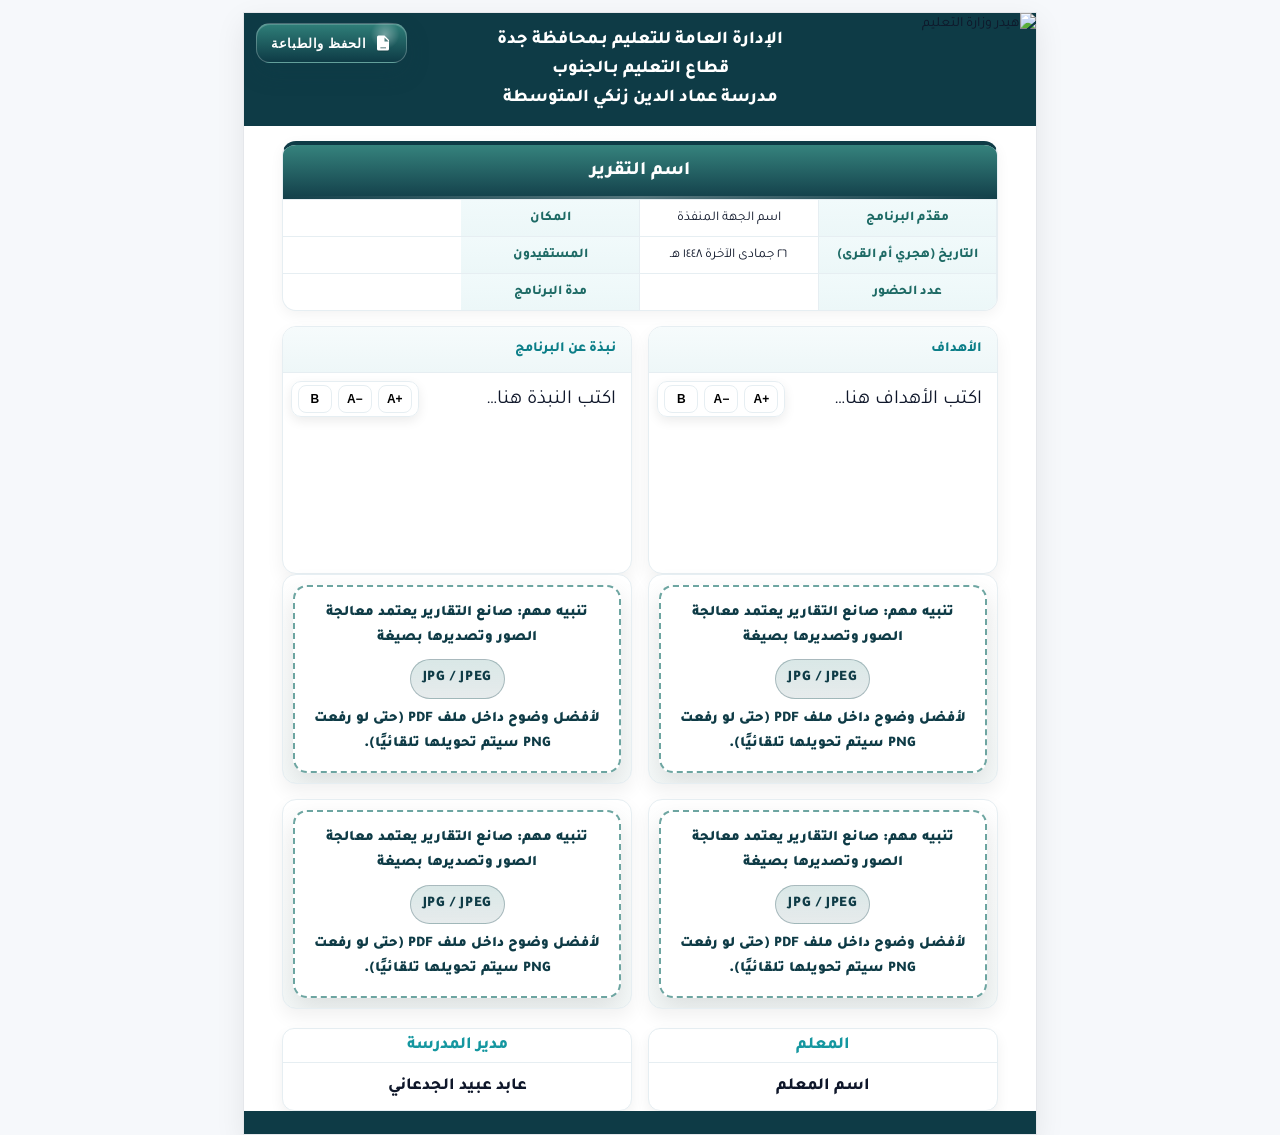
==== index.html @ ffd32875 "Update index.html" ====
<!DOCTYPE html>
<html lang="ar" dir="rtl">
<head>
<meta charset="utf-8"/>
<meta name="viewport" content="width=device-width, initial-scale=1"/>
<title>تقرير تنفيذ برنامج — وزارة التعليم</title>

<link href="https://fonts.googleapis.com/css2?family=Tajawal:wght@400;600;700;800&display=swap" rel="stylesheet">
<script defer src="https://cdn.jsdelivr.net/npm/html2canvas@1.4.1/dist/html2canvas.min.js"></script>
<script defer src="https://cdn.jsdelivr.net/npm/jspdf@2.5.1/dist/jspdf.umd.min.js"></script>
<script defer src="https://cdn.jsdelivr.net/npm/heic2any@0.0.4/dist/heic2any.min.js"></script>

<style>
:root{
  --ink:#0f172a; --muted:#64748b; --line:#e6eef2;
  --paper:#ffffff; --bg:#f6f8fb;
  --accent:#2f7f79; --accentDeep:#0e3b46; --footer:#0e3b46;
  --base:14px; --title:19px; --name:17px;
  --gap-top:4mm; --gap-mid:4mm; --gap-gallery:4.5mm; --gap-sign:5mm;
}
*{box-sizing:border-box}
html,body{
  height:100%; margin:0; background:var(--bg); color:var(--ink);
  font-family:"Tajawal",system-ui,sans-serif; font-size:var(--base); line-height:1.6;
  -webkit-font-smoothing:antialiased; -moz-osx-font-smoothing:grayscale;
  text-rendering:optimizeLegibility;
}

/* ورقة */
.sheet{
  width:210mm; height:297mm; margin:12px auto; background:var(--paper);
  border:1px solid #e5e7eb; box-shadow:0 10px 28px rgba(0,0,0,.08);
  display:grid; grid-template-rows:30mm auto 6mm; overflow:hidden; position:relative;
}
.sheet:before{
  content:""; position:absolute; inset:0; pointer-events:none;
  background:radial-gradient(1200px 400px at 50% -10%, rgba(47,127,121,.10), transparent 60%);
}

/* الهيدر + زر PDF داخل الهيدر */
.header-img{position:relative; height:30mm; overflow:hidden; background:var(--accentDeep)}
.header-img img{width:100%; height:100%; object-fit:cover; display:block}
.header-fallback{position:absolute; inset:0; background:linear-gradient(90deg,#0b7e88,#15a3ad); display:none}

/* نص الهيدر في الوسط (قابل للتعديل) */
.header-center{
  position:absolute; inset:0;
  display:flex; flex-direction:column;
  align-items:center; justify-content:center;
  text-align:center; color:#fff;
  font-weight:800; font-size:18px; line-height:1.6;
  z-index:10;
}

/* زر PDF داخل الهيدر (لا يُطبع) */
.header-action{
  position:absolute; top:10px; left:12px; z-index:20;
}
.pdf-chip{
  display:inline-flex; align-items:center; gap:8px;
  padding:10px 14px; border-radius:14px;
  background:linear-gradient(180deg, var(--accent), var(--accentDeep));
  color:#fff; font-weight:800; letter-spacing:.6px;
  border:1px solid rgba(255,255,255,.25);
  box-shadow:0 10px 22px rgba(14,59,70,.25), inset 0 1px 0 rgba(255,255,255,.18);
  cursor:pointer; user-select:none;
  transition:transform .08s ease, filter .2s ease, box-shadow .2s ease;
  position:relative;
}
.pdf-chip svg{width:18px; height:18px; flex:0 0 18px; filter:drop-shadow(0 1px 0 rgba(0,0,0,.2))}
.pdf-chip:hover{filter:brightness(1.05); box-shadow:0 12px 26px rgba(14,59,70,.35);}
.pdf-chip:active{transform:translateY(1px)}
.pdf-chip::after{
  content:""; position:absolute; inset:-2px; border-radius:16px; pointer-events:none;
  background:radial-gradient(24px 24px at 85% 30%, rgba(255,255,255,.35), transparent 60%);
}

/* المحتوى */
.main{padding:0 10mm; display:flex; flex-direction:column; min-height:0}

/* الجدول */
.table{
  margin-top:var(--gap-top);
  width:100%; border-collapse:separate; border-spacing:0; table-layout:fixed; background:#fff;
  border:1px solid var(--line); border-top:4px solid var(--accentDeep);
  box-shadow:0 4px 14px rgba(0,0,0,.05); border-radius:14px; overflow:hidden;
}
.table th,.table td{
  border-right:1px solid var(--line); border-bottom:1px solid var(--line);
  padding:2.4mm 2.6mm;
  vertical-align:middle; text-align:center; font-size:13.4px; line-height:1.35;
  word-break:break-word; overflow-wrap:anywhere;
}
.table td:last-child,.table th:last-child{border-right:0}
.table tr:last-child td,.table tr:last-child th{border-bottom:0}

/* صف العنوان */
.table .title-row th{
  padding:4mm 5mm;
  background:linear-gradient(180deg,rgba(47,127,121,.97),rgba(14,59,70,.98));
  color:#fff; font-weight:800; font-size:var(--title); line-height:1.2; position:relative;
}
.table .title-row th::after{
  content:""; position:absolute; inset-inline:0; bottom:0; height:3px;
  background:linear-gradient(90deg,transparent,rgba(255,255,255,.28),transparent);
}
.table .title-row [contenteditable]:focus{outline:2px dashed rgba(255,255,255,.85); outline-offset:4px}

/* رؤوس */
.table .label{
  width:23.5%;
  background:linear-gradient(180deg,#f1fafb,#ecf7f8);
  color:#1d6a65; font-weight:800;
}

/* الأهداف والنبذة */
.split{
  margin-top:var(--gap-mid);
  display:grid; grid-template-columns:1fr 1fr; gap:4mm;
  height:66mm;
}
.card{
  border:1px solid var(--line); border-radius:14px; background:#fff;
  display:grid; grid-template-rows:12mm 1fr; overflow:hidden;
  box-shadow:0 8px 18px rgba(0,0,0,.06); position:relative;
}
.card .head{
  padding:0 4mm; display:flex; align-items:center;
  background:linear-gradient(180deg,#f6fbfc,#eef7f8);
  color:#0b7e88; font-weight:800; border-bottom:1px solid var(--line)
}
.card .body{padding:3mm 4mm; overflow:hidden; display:flex; position:relative}
.fittext{width:100%; height:100%; white-space:pre-wrap; word-break:break-word; overflow:hidden; line-height:1.6; font-size:15px}

/* شريط أدوات الكتابة داخل المربع */
.tools{
  position:absolute; top:8px; inset-inline-end:8px; z-index:6;
  display:flex; gap:6px; background:rgba(255,255,255,.85);
  border:1px solid var(--line); border-radius:10px; padding:3px 6px;
  box-shadow:0 4px 12px rgba(0,0,0,.08); backdrop-filter:saturate(140%) blur(4px);
}
.toolbtn{min-width:34px; height:28px; border:1px solid var(--line); background:#fff;
  font-weight:800; font-size:12px; border-radius:8px; cursor:pointer}
.toolbtn:active{transform:scale(.98)}
.card:hover{box-shadow:0 10px 22px rgba(0,0,0,.08)}

/* الشواهد — 4 صور */
.gallery{
  margin-top:var(--gap-gallery);
  display:grid; grid-template-columns:1fr 1fr; grid-template-rows:1fr 1fr;
  gap:4mm; height:116mm; margin-top:auto;
}
.photo{
  position:relative; background:#fff; border:1px solid var(--line); border-radius:14px;
  display:flex; align-items:center; justify-content:center; overflow:hidden;
  box-shadow:0 8px 18px rgba(0,0,0,.06);
}
.photo input{
  position:absolute; inset:0;
  opacity:0.001;
  cursor:pointer;
  pointer-events:auto;
  z-index:5;
}
.photo .hint, .photo img{ pointer-events:none; }
.photo .hint{
  position:absolute; inset:10px;
  display:flex; flex-direction:column; align-items:center; justify-content:center; gap:8px;
  text-align:center; padding:14px 14px; z-index:2;
  font-size:14.5px; font-weight:900; line-height:1.75; color:#0e3b46;
  background:rgba(255,255,255,.94);
  border:2px dashed rgba(47,127,121,.70);
  border-radius:14px;
  box-shadow:0 10px 24px rgba(0,0,0,.10);
}
.photo .hint .type{
  display:inline-block; padding:6px 12px; border-radius:999px;
  font-weight:1000; letter-spacing:.6px; color:#0e3b46;
  border:1px solid rgba(14,59,70,.28);
  background:linear-gradient(180deg, rgba(47,127,121,.18), rgba(14,59,70,.10));
}
.photo::before{content:""; position:absolute; inset:0; pointer-events:none; background:linear-gradient(180deg,transparent,rgba(47,127,121,.05)); z-index:1;}
.photo img{position:absolute; inset:0; width:100%; height:100%; object-fit:contain; z-index:2; display:block}

/* التواقيع */
.signatures{margin-top:var(--gap-sign); height:22mm; display:grid; grid-template-columns:1fr 1fr; gap:4mm}
.sig{background:#fff; border:1px solid var(--line); border-radius:12px; display:grid; grid-template-rows:9mm 1fr; text-align:center; box-shadow:0 6px 14px rgba(0,0,0,.06)}
.sig h4{margin:0; display:grid; place-items:center; color:#1597a0; font-weight:800; font-size:var(--name); border-bottom:1px solid var(--line)}
.sig .name{display:grid; place-items:center; font-weight:800; font-size:var(--name)}

/* شريط سفلي */
.footer-bar{height:6mm; background:var(--footer)}

/* توافق الشاشات الصغيرة */
@media screen and (max-width:900px){
  body{overflow-x:auto;}
  .sheet{
    transform:scale(.8);
    transform-origin:top center;
    margin:8px auto 16px;
  }
}
@media screen and (max-width:600px){
  .sheet{
    transform:scale(.7);
    transform-origin:top center;
  }
}
@media print{
  .sheet{
    transform:none !important;
    width:210mm;
    height:297mm;
    margin:0;
    box-shadow:none;
    border:none;
  }
  .header-action{display:none !important;}
}
</style>
</head>

<body>

<div class="sheet" id="sheet">
  <!-- الهيدر -->
  <div class="header-img">
    <!-- ✅ الهيدر من الرابط + fallback لو فشل -->
    <img
      id="headerPic"
      src="https://www.raed.net/img?id=1516341"
      data-src-remote="https://www.raed.net/img?id=1516341"
      data-src-local="header.jpg"
      alt="هيدر وزارة التعليم"
      crossOrigin="anonymous"
      referrerpolicy="no-referrer"
    >

    <!-- نص الهيدر وسط فوق بعض (قابل للتعديل) -->
    <div class="header-center">
      <div contenteditable="true">الإدارة العامة للتعليم بـمحافظة جدة</div>
      <div contenteditable="true">قطاع التعليم بـالجنوب</div>
      <div contenteditable="true"> مدرسة عماد الدين زنكي المتوسطة</div>
    </div>

    <!-- زر PDF داخل الهيدر (لا يُطبع) -->
    <div class="header-action" data-nopdf="true">
      <button id="btnPdf" class="pdf-chip" type="button" title="Save as PDF">
        <svg viewBox="0 0 24 24" aria-hidden="true" focusable="false">
          <path fill="currentColor" d="M14 2H6a2 2 0 0 0-2 2v16a2 2 0 0 0 2 2h12a2 2 0 0 0 2-2V8l-6-6Zm0 2.5L19.5 10H14V4.5ZM8.5 14H10a2 2 0 1 0 0-4H8v6h.5v-2Zm1-3.5H10a1 1 0 1 1 0 2H9.5v-2ZM12 16h1.5c1.38 0 2.5-1.12 2.5-2.5S14.88 11 13.5 11H12v5Zm1-4h.5a1.5 1.5 0 0 1 0 3H13v-3Zm-4.5 6H16v1H8.5v-1Z"/>
        </svg>
        الحفظ والطباعة
      </button>
    </div>

    <div class="header-fallback" id="headerFallback"></div>
  </div>

  <div class="main">
    <!-- الجدول -->
    <table class="table" id="infoTable" role="table" aria-label="بيانات البرنامج">
      <tr class="title-row">
        <th colspan="4">
          <div id="reportTitle" contenteditable="true">اسم التقرير</div>
        </th>
      </tr>
      <tr>
        <th class="label" contenteditable="true">مقدّم البرنامج</th>
        <td contenteditable="true">اسم الجهة المنفذة</td>
        <th class="label" contenteditable="true">المكان</th>
        <td contenteditable="true"></td>
      </tr>
      <tr>
        <th class="label" contenteditable="true">التاريخ (هجري أم القرى)</th>
        <td id="hijriDate" contenteditable="true"></td>
        <th class="label" contenteditable="true">المستفيدون</th>
        <td contenteditable="true"></td>
      </tr>
      <tr>
        <th class="label" contenteditable="true">عدد الحضور</th>
        <td contenteditable="true"></td>
        <th class="label" contenteditable="true">مدة البرنامج</th>
        <td contenteditable="true"></td>
      </tr>
    </table>

    <!-- الأهداف + النبذة -->
    <div class="split">
      <div class="card">
        <div class="head">الأهداف</div>
        <div class="body">
          <div class="tools" data-nopdf="true">
            <button class="toolbtn" onclick="adjText('goals',+1)">+A</button>
            <button class="toolbtn" onclick="adjText('goals',-1)">−A</button>
            <button class="toolbtn" onclick="toggleBold('goals')">B</button>
          </div>
          <div id="goals" class="fittext" contenteditable="true">اكتب الأهداف هنا…</div>
        </div>
      </div>
      <div class="card">
        <div class="head">نبذة عن البرنامج</div>
        <div class="body">
          <div class="tools" data-nopdf="true">
            <button class="toolbtn" onclick="adjText('about',+1)">+A</button>
            <button class="toolbtn" onclick="adjText('about',-1)">−A</button>
            <button class="toolbtn" onclick="toggleBold('about')">B</button>
          </div>
          <div id="about" class="fittext" contenteditable="true">اكتب النبذة هنا…</div>
        </div>
      </div>
    </div>

    <!-- الشواهد -->
    <div class="gallery" id="gallery">
      <div class="photo">
        <input type="file" accept="image/*,.heic,.heif">
        <div class="hint" data-nopdf="true">
          <div>تنبيه مهم: صانع التقارير يعتمد معالجة الصور وتصديرها بصيغة</div>
          <div class="type">JPG / JPEG</div>
          <div>لأفضل وضوح داخل ملف PDF (حتى لو رفعت PNG سيتم تحويلها تلقائيًا).</div>
        </div>
      </div>

      <div class="photo">
        <input type="file" accept="image/*,.heic,.heif">
        <div class="hint" data-nopdf="true">
          <div>تنبيه مهم: صانع التقارير يعتمد معالجة الصور وتصديرها بصيغة</div>
          <div class="type">JPG / JPEG</div>
          <div>لأفضل وضوح داخل ملف PDF (حتى لو رفعت PNG سيتم تحويلها تلقائيًا).</div>
        </div>
      </div>

      <div class="photo">
        <input type="file" accept="image/*,.heic,.heif">
        <div class="hint" data-nopdf="true">
          <div>تنبيه مهم: صانع التقارير يعتمد معالجة الصور وتصديرها بصيغة</div>
          <div class="type">JPG / JPEG</div>
          <div>لأفضل وضوح داخل ملف PDF (حتى لو رفعت PNG سيتم تحويلها تلقائيًا).</div>
        </div>
      </div>

      <div class="photo">
        <input type="file" accept="image/*,.heic,.heif">
        <div class="hint" data-nopdf="true">
          <div>تنبيه مهم: صانع التقارير يعتمد معالجة الصور وتصديرها بصيغة</div>
          <div class="type">JPG / JPEG</div>
          <div>لأفضل وضوح داخل ملف PDF (حتى لو رفعت PNG سيتم تحويلها تلقائيًا).</div>
        </div>
      </div>
    </div>

    <!-- التواقيع -->
    <div class="signatures">
      <div class="sig">
        <h4 contenteditable="true">المعلم</h4>
        <div class="name" contenteditable="true">اسم المعلم</div>
      </div>
      <div class="sig">
        <h4>مدير المدرسة</h4>
        <div class="name" contenteditable="true">عابد عبيد الجدعاني</div>
      </div>
    </div>
  </div>

  <div class="footer-bar" aria-hidden="true"></div>
</div>

<script>
const STORAGE_KEY='report_v15_headerPDF_chip';
function setBusy(b){const el=document.getElementById('btnPdf'); if(el) el.disabled=!!b;}

function fitBox(id){
  const el=document.getElementById(id); if(!el) return;
  const p=el.parentElement; let s=parseFloat(getComputedStyle(el).fontSize)||15;
  const set=v=>{el.style.fontSize=v+'px'; el.style.lineHeight=Math.max(1.25,Math.min(1.6,1.3+(v-12)*0.05));};
  set(s);
  let i=0; while(i++<80 && el.scrollHeight>p.clientHeight && s>12){ s-=.5; set(s); }
  i=0; while(i++<40 && el.scrollHeight<p.clientHeight*.9 && s<20){ s+=.5; set(s); if(el.scrollHeight>p.clientHeight){ s-=.5; set(s); break; } }
}
function adjText(id,dir){
  const el=document.getElementById(id); if(!el) return;
  const cur=parseFloat(getComputedStyle(el).fontSize)||15;
  const next=Math.max(12,Math.min(20,cur+(dir>0?1:-1)));
  el.style.fontSize=next+'px';
  fitBox(id);
}
function toggleBold(id){
  const el=document.getElementById(id); if(!el) return;
  el.style.fontWeight=(getComputedStyle(el).fontWeight>='600')?'400':'700';
  fitBox(id);
}

/* ========= تحويل صورة (قد يفشل مع CORS) ========= */
async function toDataURL(img,{maxSide=2400,q=0.95}={}){
  await (img.decode?.().catch(()=>{}) || new Promise(r=>{
    if(img.complete&&img.naturalWidth) r();
    else { img.addEventListener('load',r,{once:true}); img.addEventListener('error',r,{once:true}); }
  }));
  const w=img.naturalWidth,h=img.naturalHeight;
  const s=Math.min(1,maxSide/Math.max(w,h));
  const cw=Math.max(1,Math.floor(w*s)),ch=Math.max(1,Math.floor(h*s));
  const c=document.createElement('canvas'); c.width=cw; c.height=ch;
  c.getContext('2d',{alpha:false}).drawImage(img,0,0,cw,ch);
  return c.toDataURL('image/jpeg',q);
}

/* ========= Fallback للهيدر (مناسب لGitHub Pages) ========= */
function bindHeaderFallback(){
  const img = document.getElementById('headerPic');
  const fb  = document.getElementById('headerFallback');
  if(!img) return;

  const local = img.getAttribute('data-src-local') || 'header.jpg';

  const showFallback = ()=>{
    if(fb) fb.style.display='block';
    // جرّب المحلي لو موجود
    if(local && img.src !== local){
      img.src = local;
    }
  };

  img.addEventListener('error', showFallback);
  img.addEventListener('load', ()=>{ if(fb) fb.style.display='none'; });

  // حماية إضافية: لو ما اكتمل تحميله خلال 4 ثواني جرّب المحلي
  setTimeout(()=>{
    if(!img.complete || !img.naturalWidth){
      showFallback();
    }
  }, 4000);
}

/* ========= صور المعرض بدون تشوّه + خلفية من الصورة ========= */
async function renderFillNoDistortion(file, box){
  return new Promise((resolve, reject) => {
    const url = URL.createObjectURL(file);
    const img = new Image();
    const cleanup = () => { try{ URL.revokeObjectURL(url); }catch{} };

    img.onload = () => {
      try{
        const dpr  = Math.min(window.devicePixelRatio || 1, 2.2);
        const rect = box.getBoundingClientRect();
        const W = Math.max(1, Math.round(rect.width  * dpr));
        const H = Math.max(1, Math.round(rect.height * dpr));

        const c = document.createElement('canvas');
        c.width = W; c.height = H;
        const ctx = c.getContext('2d', { alpha:false });

        ctx.imageSmoothingEnabled = true;
        try{ ctx.imageSmoothingQuality = 'high'; }catch{}

        const iw = img.naturalWidth, ih = img.naturalHeight;
        const rContain = Math.min(W / iw, H / ih);
        const newW = Math.max(1, Math.round(iw * rContain));
        const newH = Math.max(1, Math.round(ih * rContain));
        const x = Math.round((W - newW) / 2);
        const y = Math.round((H - newH) / 2);

        const t = document.createElement('canvas');
        t.width = newW; t.height = newH;
        const tctx = t.getContext('2d', { alpha:false, willReadFrequently:true });
        tctx.imageSmoothingEnabled = true;
        try{ tctx.imageSmoothingQuality = 'high'; }catch{}
        tctx.drawImage(img, 0, 0, newW, newH);

        const cx = Math.max(0, Math.min(newW-1, (newW/2)|0));
        const cy = Math.max(0, Math.min(newH-1, (newH/2)|0));
        const center = tctx.getImageData(cx, cy, 1, 1).data;
        ctx.fillStyle = `rgb(${center[0]},${center[1]},${center[2]})`;
        ctx.fillRect(0,0,W,H);

        const blurPx = 18;
        ctx.filter = `blur(${blurPx}px)`;

        if(x > 0){
          ctx.drawImage(t, 0, 0, 1, newH, 0, y, x, newH);
          ctx.drawImage(t, newW-1, 0, 1, newH, x+newW, y, x, newH);
        }
        if(y > 0){
          ctx.drawImage(t, 0, 0, newW, 1, x, 0, newW, y);
          ctx.drawImage(t, 0, newH-1, newW, 1, x, y+newH, newW, y);
        }
        if(x > 0 && y > 0){
          ctx.drawImage(t, 0, 0, 1, 1, 0, 0, x, y);
          ctx.drawImage(t, newW-1, 0, 1, 1, x+newW, 0, x, y);
          ctx.drawImage(t, 0, newH-1, 1, 1, 0, y+newH, x, y);
          ctx.drawImage(t, newW-1, newH-1, 1, 1, x+newW, y+newH, x, y);
        }

        ctx.filter = 'none';
        ctx.drawImage(t, x, y);

        const out = c.toDataURL('image/jpeg', 0.94);
        cleanup();
        resolve(out);
      }catch(e){
        cleanup(); reject(e);
      }
    };

    img.onerror = () => { cleanup(); reject(new Error('تعذّر قراءة الصورة')); };
    img.src = url;
  });
}

/* ========= دعم HEIC/HEIF ========= */
function getExt(name=""){ const i = name.lastIndexOf('.'); return i >= 0 ? name.slice(i+1).toLowerCase() : ""; }
function isLikelyImage(file){
  const t = (file?.type || "").toLowerCase();
  if (t.startsWith("image/")) return true;
  const e = getExt(file?.name || "");
  return ["jpg","jpeg","png","webp","gif","bmp","tif","tiff","heic","heif","hif","heifs"].includes(e);
}
function isHeicLike(file){
  const t = (file?.type || "").toLowerCase();
  const e = getExt(file?.name || "");
  return t.includes("heic") || t.includes("heif") || ["heic","heif","hif","heifs"].includes(e);
}
async function canBrowserDecode(file, timeoutMs=3500){
  return new Promise((resolve)=>{
    let settled=false, url=null, timer=null;
    const finish=(ok)=>{
      if(settled) return;
      settled=true;
      if(timer) clearTimeout(timer);
      if(url) { try{ URL.revokeObjectURL(url);}catch{} }
      resolve(!!ok);
    };
    try{
      url = URL.createObjectURL(file);
      const img = new Image();
      timer = setTimeout(()=>finish(false), timeoutMs);
      img.onload = ()=>finish(true);
      img.onerror = ()=>finish(false);
      img.src = url;
    }catch{ finish(false); }
  });
}
async function convertHeicToJpeg(file){
  if(typeof window.heic2any !== "function") throw new Error("HEIC converter not loaded");
  const out = await window.heic2any({ blob:file, toType:"image/jpeg", quality:0.95 });
  const blob = Array.isArray(out) ? out[0] : out;
  const base = (file.name || "photo").replace(/\.(heic|heif|hif|heifs)$/i, "");
  const jpgName = base + ".jpg";
  const f = (typeof File === "function")
    ? new File([blob], jpgName, { type:"image/jpeg", lastModified: Date.now() })
    : blob;
  if(typeof File !== "function"){ try{ f.name = jpgName; }catch{} }
  return f;
}
async function normalizeImageFile(file){
  if(!file) return null;
  if(!isLikelyImage(file)) return null;
  if(isHeicLike(file)){
    const ok = await canBrowserDecode(file);
    if(ok) return file;
    return await convertHeicToJpeg(file);
  }
  return file;
}

/* ========= ربط مربعات الصور ========= */
function bindPhotoBox(box){
  const input = box.querySelector('input[type=file]');
  const hint  = box.querySelector('.hint');
  if(!input) return;

  const setImage = (src)=>{
    let img = box.querySelector('img');
    if(!img){
      img = document.createElement('img');
      box.appendChild(img);
    }
    img.src = src;
    hint?.remove();
    save();
  };

  const handleFile = async (rawFile)=>{
    try{
      const file = await normalizeImageFile(rawFile);
      if(!file){ alert('الملف ليس صورة صالحة.'); return; }
      const dataUrl = await renderFillNoDistortion(file, box);
      setImage(dataUrl);
    }catch(err){
      console.error(err);
      alert('تعذّر معالجة الصورة. إذا كانت HEIC/HEIF جرّب تحويلها إلى JPG.');
    }finally{
      input.value = "";
    }
  };

  input.addEventListener('change', (e)=>{
    const f = e.target.files?.[0];
    if(f) handleFile(f);
  });

  const onDragOver = (e)=>{ e.preventDefault(); box.style.outline='2px dashed #2f7f79'; };
  const onDragLeave= (e)=>{ e.preventDefault(); box.style.outline='none'; };

  [box, input].forEach(el=>{
    el.addEventListener('dragover', onDragOver);
    el.addEventListener('dragenter', onDragOver);
    el.addEventListener('dragleave', onDragLeave);
    el.addEventListener('drop', onDragLeave);
    el.addEventListener('drop', (e)=>{
      const f = e.dataTransfer?.files?.[0];
      if(f) handleFile(f);
    });
  });

  box.addEventListener('paste', (e)=>{
    const item=[...(e.clipboardData?.items||[])].find(it=>it.type?.startsWith('image/'));
    const f=item?.getAsFile?.();
    if(f) handleFile(f);
  });
}

/* التاريخ الهجري الافتراضي */
(function(){
  try{
    const h=document.getElementById('hijriDate');
    if(h && !h.textContent.trim()){
      h.textContent=new Intl.DateTimeFormat('ar-SA-u-ca-islamic-umalqura',{day:'2-digit',month:'long',year:'numeric'}).format(new Date());
    }
  }catch{}
})();

/* حفظ/استرجاع */
function snap(){
  const cells=[...document.querySelectorAll('#infoTable th,#infoTable td')].map(c=>c.innerHTML);
  const photos=[...document.querySelectorAll('.gallery .photo img')].map(i=>i?.src||'');
  return {
    title:document.getElementById('reportTitle').innerHTML,
    h:document.getElementById('hijriDate').innerHTML,
    g:document.getElementById('goals').innerHTML,
    a:document.getElementById('about').innerHTML,
    cells, photos
  };
}
function save(){localStorage.setItem(STORAGE_KEY,JSON.stringify(snap()));}
(function restore(){
  try{
    const s=JSON.parse(localStorage.getItem(STORAGE_KEY)||'null'); if(!s) return;
    document.getElementById('reportTitle').innerHTML=s.title;
    document.getElementById('hijriDate').innerHTML=s.h;
    document.getElementById('goals').innerHTML=s.g;
    document.getElementById('about').innerHTML=s.a;
    const cells=[...document.querySelectorAll('#infoTable th,#infoTable td')];
    s.cells?.forEach((v,i)=>{ if(cells[i]) cells[i].innerHTML=v; });
    const boxes=[...document.querySelectorAll('.gallery .photo')];
    s.photos?.forEach((src,i)=>{
      if(!src||!boxes[i]) return;
      let img=boxes[i].querySelector('img');
      if(!img){img=document.createElement('img');boxes[i].appendChild(img);}
      img.src=src;
      boxes[i].querySelector('.hint')?.remove();
    });
    ['goals','about'].forEach(fitBox);
  }catch{}
})();

/* ========= PDF ========= */
async function makePdf(){
  // 1) محاولة تثبيت الهيدر: لو كان remote وفشل CORS، الفallback المحلي سينقذك (إن وجد)
  const header = document.getElementById('headerPic');
  if(header){
    try{
      // لو كان من رابط خارجي، نحاول تحويله إلى dataURL (قد ينجح/قد يفشل)
      if(header.src && /^https?:\/\//i.test(header.src)){
        header.crossOrigin = 'anonymous';
        const data = await toDataURL(header).catch(()=>null);
        if(data) header.src = data;
      }
    }catch{}
  }

  // 2) حوّل بقية الصور غير data إلى data (لو أمكن)
  const imgs=[...document.querySelectorAll('#sheet img')];
  for(const im of imgs){
    if(!im.src.startsWith('data:image')){
      try{ im.src=await toDataURL(im); }catch{}
    }
  }

  const canvas=await html2canvas(document.getElementById('sheet'),{
    scale:Math.min(window.devicePixelRatio||2,2.4),
    backgroundColor:'#ffffff',
    useCORS:true,
    allowTaint:false,
    scrollX:0,
    scrollY:-window.scrollY,
    ignoreElements:(el)=>el?.dataset?.nopdf==='true'||el?.tagName==='INPUT'
  });

  const img=canvas.toDataURL('image/jpeg',0.96);
  const {jsPDF}=window.jspdf;
  const pdf=new jsPDF({orientation:'p',unit:'mm',format:'a4'});
  const W=pdf.internal.pageSize.getWidth(),H=pdf.internal.pageSize.getHeight();
  const w=W,h=(canvas.height*W)/canvas.width,fit=h<=H;
  const drawW=fit?w:(canvas.width*H)/canvas.height,drawH=fit?h:H;
  pdf.addImage(img,'JPEG',(W-drawW)/2,(H-drawH)/2,drawW,drawH,'','FAST');

  const title=(document.getElementById('reportTitle').innerText||'Report').replace(/[\\\/:*?"<>|]+/g,' ').trim();
  const hijri=(document.getElementById('hijriDate').innerText||'').replace(/\s+/g,' ').trim();
  pdf.save(`${title} - ${hijri}.pdf`);
}

/* تشغيل */
document.addEventListener('DOMContentLoaded', ()=>{
  bindHeaderFallback();

  ['goals','about'].forEach(id=>{
    const el=document.getElementById(id);
    ['input','keyup','blur'].forEach(evt=> el.addEventListener(evt, ()=>{fitBox(id); save();}));
    fitBox(id);
  });

  document.querySelectorAll('.gallery .photo').forEach(bindPhotoBox);

  document.getElementById('btnPdf')?.addEventListener('click', async ()=>{
    try{ setBusy(true); save(); await makePdf(); }
    catch(e){ console.error(e); alert('تعذّر إنشاء PDF.'); }
    finally{ setBusy(false); }
  });
});
</script>
</body>
</html>
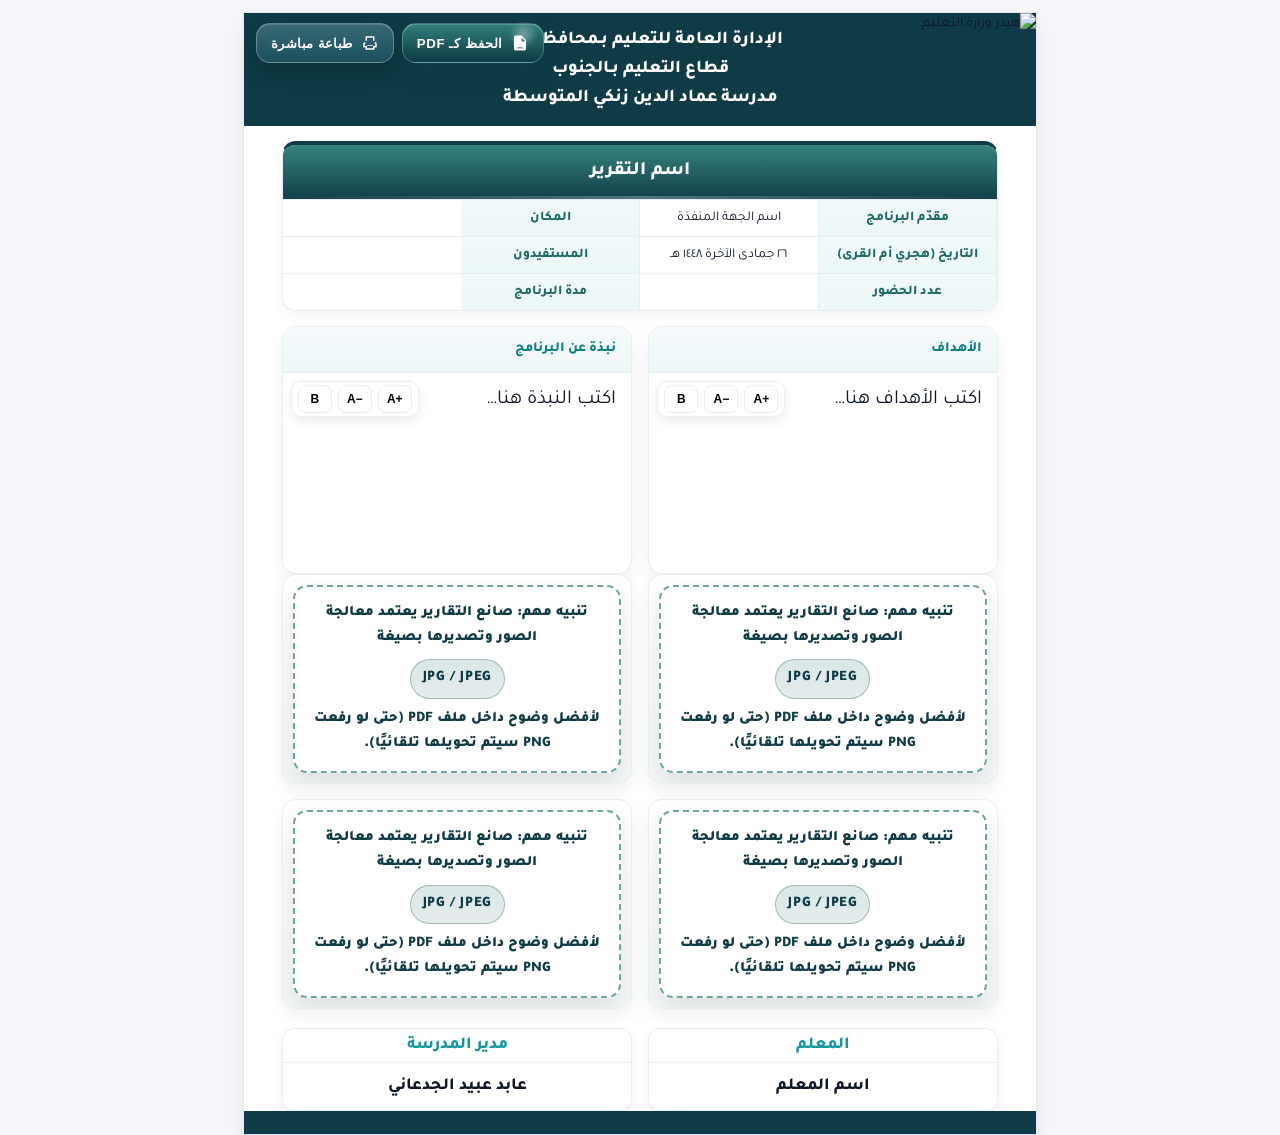
==== commit 429f5494: "Update index.html" ====
--- a/index.html
+++ b/index.html
@@ -55,6 +55,7 @@
 /* زر PDF داخل الهيدر (لا يُطبع) */
 .header-action{
   position:absolute; top:10px; left:12px; z-index:20;
+  display:flex; gap:8px; align-items:center;
 }
 .pdf-chip{
   display:inline-flex; align-items:center; gap:8px;
@@ -75,6 +76,23 @@
   background:radial-gradient(24px 24px at 85% 30%, rgba(255,255,255,.35), transparent 60%);
 }
 
+/* زر الطباعة المباشرة */
+.print-chip{
+  display:inline-flex; align-items:center; gap:8px;
+  padding:10px 14px; border-radius:14px;
+  background:linear-gradient(180deg, rgba(255,255,255,.22), rgba(255,255,255,.10));
+  color:#fff; font-weight:900; letter-spacing:.4px;
+  border:1px solid rgba(255,255,255,.28);
+  box-shadow:0 10px 22px rgba(0,0,0,.18), inset 0 1px 0 rgba(255,255,255,.16);
+  cursor:pointer; user-select:none;
+  transition:transform .08s ease, filter .2s ease, box-shadow .2s ease;
+  position:relative;
+  backdrop-filter: blur(6px) saturate(140%);
+}
+.print-chip svg{width:18px; height:18px; flex:0 0 18px; filter:drop-shadow(0 1px 0 rgba(0,0,0,.2))}
+.print-chip:hover{filter:brightness(1.06); box-shadow:0 12px 26px rgba(0,0,0,.22);}
+.print-chip:active{transform:translateY(1px)}
+
 /* المحتوى */
 .main{padding:0 10mm; display:flex; flex-direction:column; min-height:0}
 
@@ -215,7 +233,7 @@
     box-shadow:none;
     border:none;
   }
-  .header-action{display:none !important;}
+  .header-action{display:none !important;} /* ✅ إخفاء الأزرار */
 }
 </style>
 </head>
@@ -225,7 +243,6 @@
 <div class="sheet" id="sheet">
   <!-- الهيدر -->
   <div class="header-img">
-    <!-- ✅ الهيدر من الرابط + fallback لو فشل -->
     <img
       id="headerPic"
       src="https://www.raed.net/img?id=1516341"
@@ -236,20 +253,26 @@
       referrerpolicy="no-referrer"
     >
 
-    <!-- نص الهيدر وسط فوق بعض (قابل للتعديل) -->
     <div class="header-center">
       <div contenteditable="true">الإدارة العامة للتعليم بـمحافظة جدة</div>
       <div contenteditable="true">قطاع التعليم بـالجنوب</div>
       <div contenteditable="true"> مدرسة عماد الدين زنكي المتوسطة</div>
     </div>
 
-    <!-- زر PDF داخل الهيدر (لا يُطبع) -->
+    <!-- ✅ زر PDF + زر طباعة مباشرة (لا يُطبع) -->
     <div class="header-action" data-nopdf="true">
       <button id="btnPdf" class="pdf-chip" type="button" title="Save as PDF">
         <svg viewBox="0 0 24 24" aria-hidden="true" focusable="false">
           <path fill="currentColor" d="M14 2H6a2 2 0 0 0-2 2v16a2 2 0 0 0 2 2h12a2 2 0 0 0 2-2V8l-6-6Zm0 2.5L19.5 10H14V4.5ZM8.5 14H10a2 2 0 1 0 0-4H8v6h.5v-2Zm1-3.5H10a1 1 0 1 1 0 2H9.5v-2ZM12 16h1.5c1.38 0 2.5-1.12 2.5-2.5S14.88 11 13.5 11H12v5Zm1-4h.5a1.5 1.5 0 0 1 0 3H13v-3Zm-4.5 6H16v1H8.5v-1Z"/>
         </svg>
-        الحفظ والطباعة
+        الحفظ كـ PDF
+      </button>
+
+      <button id="btnPrint" class="print-chip" type="button" title="Print">
+        <svg viewBox="0 0 24 24" aria-hidden="true" focusable="false">
+          <path fill="currentColor" d="M6 9V3h12v6h-2V5H8v4H6zm12 2h1a2 2 0 0 1 2 2v5h-3v3H6v-3H3v-5a2 2 0 0 1 2-2h1v2H5v3h14v-3h-1v-2zM8 19h8v-4H8v4z"/>
+        </svg>
+        طباعة مباشرة
       </button>
     </div>
 
@@ -257,7 +280,6 @@
   </div>
 
   <div class="main">
-    <!-- الجدول -->
     <table class="table" id="infoTable" role="table" aria-label="بيانات البرنامج">
       <tr class="title-row">
         <th colspan="4">
@@ -284,7 +306,6 @@
       </tr>
     </table>
 
-    <!-- الأهداف + النبذة -->
     <div class="split">
       <div class="card">
         <div class="head">الأهداف</div>
@@ -310,7 +331,6 @@
       </div>
     </div>
 
-    <!-- الشواهد -->
     <div class="gallery" id="gallery">
       <div class="photo">
         <input type="file" accept="image/*,.heic,.heif">
@@ -349,7 +369,6 @@
       </div>
     </div>
 
-    <!-- التواقيع -->
     <div class="signatures">
       <div class="sig">
         <h4 contenteditable="true">المعلم</h4>
@@ -390,7 +409,7 @@
   fitBox(id);
 }
 
-/* ========= تحويل صورة (قد يفشل مع CORS) ========= */
+/* تحويل صورة (قد يفشل مع CORS) */
 async function toDataURL(img,{maxSide=2400,q=0.95}={}){
   await (img.decode?.().catch(()=>{}) || new Promise(r=>{
     if(img.complete&&img.naturalWidth) r();
@@ -404,7 +423,7 @@
   return c.toDataURL('image/jpeg',q);
 }
 
-/* ========= Fallback للهيدر (مناسب لGitHub Pages) ========= */
+/* Fallback للهيدر */
 function bindHeaderFallback(){
   const img = document.getElementById('headerPic');
   const fb  = document.getElementById('headerFallback');
@@ -414,7 +433,6 @@
 
   const showFallback = ()=>{
     if(fb) fb.style.display='block';
-    // جرّب المحلي لو موجود
     if(local && img.src !== local){
       img.src = local;
     }
@@ -423,7 +441,6 @@
   img.addEventListener('error', showFallback);
   img.addEventListener('load', ()=>{ if(fb) fb.style.display='none'; });
 
-  // حماية إضافية: لو ما اكتمل تحميله خلال 4 ثواني جرّب المحلي
   setTimeout(()=>{
     if(!img.complete || !img.naturalWidth){
       showFallback();
@@ -431,7 +448,7 @@
   }, 4000);
 }
 
-/* ========= صور المعرض بدون تشوّه + خلفية من الصورة ========= */
+/* صور المعرض بدون تشوّه + خلفية من الصورة */
 async function renderFillNoDistortion(file, box){
   return new Promise((resolve, reject) => {
     const url = URL.createObjectURL(file);
@@ -506,7 +523,7 @@
   });
 }
 
-/* ========= دعم HEIC/HEIF ========= */
+/* دعم HEIC/HEIF */
 function getExt(name=""){ const i = name.lastIndexOf('.'); return i >= 0 ? name.slice(i+1).toLowerCase() : ""; }
 function isLikelyImage(file){
   const t = (file?.type || "").toLowerCase();
@@ -562,7 +579,7 @@
   return file;
 }
 
-/* ========= ربط مربعات الصور ========= */
+/* ربط مربعات الصور */
 function bindPhotoBox(box){
   const input = box.querySelector('input[type=file]');
   const hint  = box.querySelector('.hint');
@@ -663,13 +680,11 @@
   }catch{}
 })();
 
-/* ========= PDF ========= */
+/* PDF */
 async function makePdf(){
-  // 1) محاولة تثبيت الهيدر: لو كان remote وفشل CORS، الفallback المحلي سينقذك (إن وجد)
   const header = document.getElementById('headerPic');
   if(header){
     try{
-      // لو كان من رابط خارجي، نحاول تحويله إلى dataURL (قد ينجح/قد يفشل)
       if(header.src && /^https?:\/\//i.test(header.src)){
         header.crossOrigin = 'anonymous';
         const data = await toDataURL(header).catch(()=>null);
@@ -678,7 +693,6 @@
     }catch{}
   }
 
-  // 2) حوّل بقية الصور غير data إلى data (لو أمكن)
   const imgs=[...document.querySelectorAll('#sheet img')];
   for(const im of imgs){
     if(!im.src.startsWith('data:image')){
@@ -709,6 +723,12 @@
   pdf.save(`${title} - ${hijri}.pdf`);
 }
 
+/* ✅ طباعة مباشرة */
+function printNow(){
+  try{ save(); }catch{}
+  window.print();
+}
+
 /* تشغيل */
 document.addEventListener('DOMContentLoaded', ()=>{
   bindHeaderFallback();
@@ -726,6 +746,10 @@
     catch(e){ console.error(e); alert('تعذّر إنشاء PDF.'); }
     finally{ setBusy(false); }
   });
+
+  document.getElementById('btnPrint')?.addEventListener('click', ()=>{
+    printNow();
+  });
 });
 </script>
 </body>
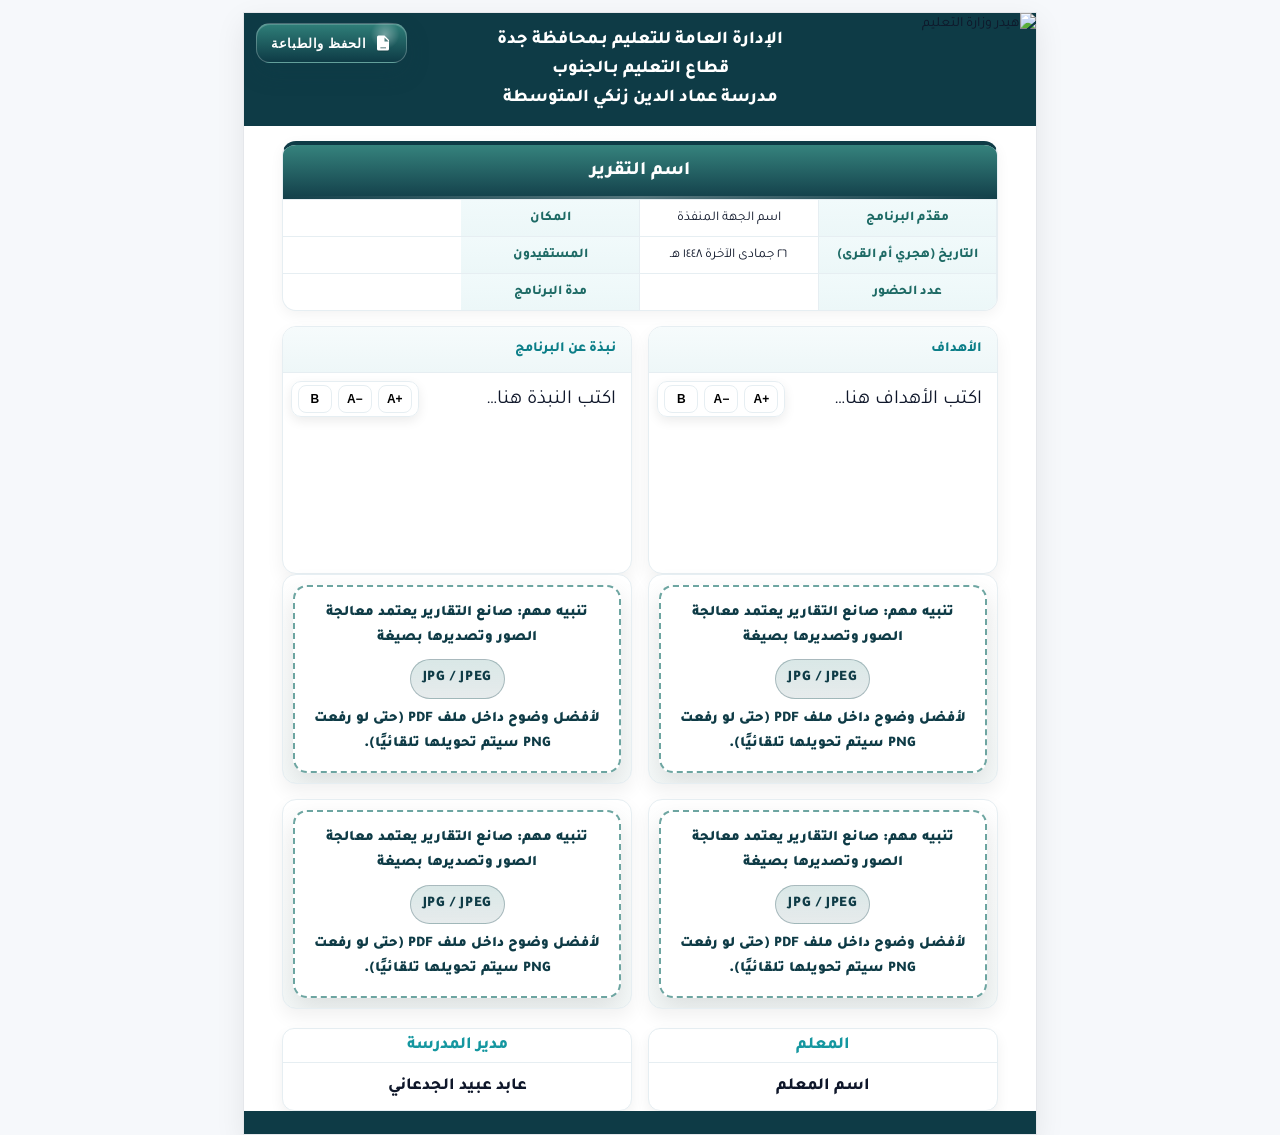
==== commit 2b0caa84: "Update index.html" ====
--- a/index.html
+++ b/index.html
@@ -55,7 +55,6 @@
 /* زر PDF داخل الهيدر (لا يُطبع) */
 .header-action{
   position:absolute; top:10px; left:12px; z-index:20;
-  display:flex; gap:8px; align-items:center;
 }
 .pdf-chip{
   display:inline-flex; align-items:center; gap:8px;
@@ -76,23 +75,6 @@
   background:radial-gradient(24px 24px at 85% 30%, rgba(255,255,255,.35), transparent 60%);
 }
 
-/* زر الطباعة المباشرة */
-.print-chip{
-  display:inline-flex; align-items:center; gap:8px;
-  padding:10px 14px; border-radius:14px;
-  background:linear-gradient(180deg, rgba(255,255,255,.22), rgba(255,255,255,.10));
-  color:#fff; font-weight:900; letter-spacing:.4px;
-  border:1px solid rgba(255,255,255,.28);
-  box-shadow:0 10px 22px rgba(0,0,0,.18), inset 0 1px 0 rgba(255,255,255,.16);
-  cursor:pointer; user-select:none;
-  transition:transform .08s ease, filter .2s ease, box-shadow .2s ease;
-  position:relative;
-  backdrop-filter: blur(6px) saturate(140%);
-}
-.print-chip svg{width:18px; height:18px; flex:0 0 18px; filter:drop-shadow(0 1px 0 rgba(0,0,0,.2))}
-.print-chip:hover{filter:brightness(1.06); box-shadow:0 12px 26px rgba(0,0,0,.22);}
-.print-chip:active{transform:translateY(1px)}
-
 /* المحتوى */
 .main{padding:0 10mm; display:flex; flex-direction:column; min-height:0}
 
@@ -233,7 +215,7 @@
     box-shadow:none;
     border:none;
   }
-  .header-action{display:none !important;} /* ✅ إخفاء الأزرار */
+  .header-action{display:none !important;}
 }
 </style>
 </head>
@@ -243,6 +225,7 @@
 <div class="sheet" id="sheet">
   <!-- الهيدر -->
   <div class="header-img">
+    <!-- ✅ الهيدر من الرابط + fallback لو فشل -->
     <img
       id="headerPic"
       src="https://www.raed.net/img?id=1516341"
@@ -253,26 +236,20 @@
       referrerpolicy="no-referrer"
     >
 
+    <!-- نص الهيدر وسط فوق بعض (قابل للتعديل) -->
     <div class="header-center">
       <div contenteditable="true">الإدارة العامة للتعليم بـمحافظة جدة</div>
       <div contenteditable="true">قطاع التعليم بـالجنوب</div>
       <div contenteditable="true"> مدرسة عماد الدين زنكي المتوسطة</div>
     </div>
 
-    <!-- ✅ زر PDF + زر طباعة مباشرة (لا يُطبع) -->
+    <!-- زر PDF داخل الهيدر (لا يُطبع) -->
     <div class="header-action" data-nopdf="true">
       <button id="btnPdf" class="pdf-chip" type="button" title="Save as PDF">
         <svg viewBox="0 0 24 24" aria-hidden="true" focusable="false">
           <path fill="currentColor" d="M14 2H6a2 2 0 0 0-2 2v16a2 2 0 0 0 2 2h12a2 2 0 0 0 2-2V8l-6-6Zm0 2.5L19.5 10H14V4.5ZM8.5 14H10a2 2 0 1 0 0-4H8v6h.5v-2Zm1-3.5H10a1 1 0 1 1 0 2H9.5v-2ZM12 16h1.5c1.38 0 2.5-1.12 2.5-2.5S14.88 11 13.5 11H12v5Zm1-4h.5a1.5 1.5 0 0 1 0 3H13v-3Zm-4.5 6H16v1H8.5v-1Z"/>
         </svg>
-        الحفظ كـ PDF
-      </button>
-
-      <button id="btnPrint" class="print-chip" type="button" title="Print">
-        <svg viewBox="0 0 24 24" aria-hidden="true" focusable="false">
-          <path fill="currentColor" d="M6 9V3h12v6h-2V5H8v4H6zm12 2h1a2 2 0 0 1 2 2v5h-3v3H6v-3H3v-5a2 2 0 0 1 2-2h1v2H5v3h14v-3h-1v-2zM8 19h8v-4H8v4z"/>
-        </svg>
-        طباعة مباشرة
+        الحفظ والطباعة
       </button>
     </div>
 
@@ -280,6 +257,7 @@
   </div>
 
   <div class="main">
+    <!-- الجدول -->
     <table class="table" id="infoTable" role="table" aria-label="بيانات البرنامج">
       <tr class="title-row">
         <th colspan="4">
@@ -306,6 +284,7 @@
       </tr>
     </table>
 
+    <!-- الأهداف + النبذة -->
     <div class="split">
       <div class="card">
         <div class="head">الأهداف</div>
@@ -331,6 +310,7 @@
       </div>
     </div>
 
+    <!-- الشواهد -->
     <div class="gallery" id="gallery">
       <div class="photo">
         <input type="file" accept="image/*,.heic,.heif">
@@ -369,6 +349,7 @@
       </div>
     </div>
 
+    <!-- التواقيع -->
     <div class="signatures">
       <div class="sig">
         <h4 contenteditable="true">المعلم</h4>
@@ -409,7 +390,7 @@
   fitBox(id);
 }
 
-/* تحويل صورة (قد يفشل مع CORS) */
+/* ========= تحويل صورة (قد يفشل مع CORS) ========= */
 async function toDataURL(img,{maxSide=2400,q=0.95}={}){
   await (img.decode?.().catch(()=>{}) || new Promise(r=>{
     if(img.complete&&img.naturalWidth) r();
@@ -423,7 +404,7 @@
   return c.toDataURL('image/jpeg',q);
 }
 
-/* Fallback للهيدر */
+/* ========= Fallback للهيدر (مناسب لGitHub Pages) ========= */
 function bindHeaderFallback(){
   const img = document.getElementById('headerPic');
   const fb  = document.getElementById('headerFallback');
@@ -433,6 +414,7 @@
 
   const showFallback = ()=>{
     if(fb) fb.style.display='block';
+    // جرّب المحلي لو موجود
     if(local && img.src !== local){
       img.src = local;
     }
@@ -441,6 +423,7 @@
   img.addEventListener('error', showFallback);
   img.addEventListener('load', ()=>{ if(fb) fb.style.display='none'; });
 
+  // حماية إضافية: لو ما اكتمل تحميله خلال 4 ثواني جرّب المحلي
   setTimeout(()=>{
     if(!img.complete || !img.naturalWidth){
       showFallback();
@@ -448,7 +431,7 @@
   }, 4000);
 }
 
-/* صور المعرض بدون تشوّه + خلفية من الصورة */
+/* ========= صور المعرض بدون تشوّه + خلفية من الصورة ========= */
 async function renderFillNoDistortion(file, box){
   return new Promise((resolve, reject) => {
     const url = URL.createObjectURL(file);
@@ -523,7 +506,7 @@
   });
 }
 
-/* دعم HEIC/HEIF */
+/* ========= دعم HEIC/HEIF ========= */
 function getExt(name=""){ const i = name.lastIndexOf('.'); return i >= 0 ? name.slice(i+1).toLowerCase() : ""; }
 function isLikelyImage(file){
   const t = (file?.type || "").toLowerCase();
@@ -579,7 +562,7 @@
   return file;
 }
 
-/* ربط مربعات الصور */
+/* ========= ربط مربعات الصور ========= */
 function bindPhotoBox(box){
   const input = box.querySelector('input[type=file]');
   const hint  = box.querySelector('.hint');
@@ -680,11 +663,13 @@
   }catch{}
 })();
 
-/* PDF */
+/* ========= PDF ========= */
 async function makePdf(){
+  // 1) محاولة تثبيت الهيدر: لو كان remote وفشل CORS، الفallback المحلي سينقذك (إن وجد)
   const header = document.getElementById('headerPic');
   if(header){
     try{
+      // لو كان من رابط خارجي، نحاول تحويله إلى dataURL (قد ينجح/قد يفشل)
       if(header.src && /^https?:\/\//i.test(header.src)){
         header.crossOrigin = 'anonymous';
         const data = await toDataURL(header).catch(()=>null);
@@ -693,6 +678,7 @@
     }catch{}
   }
 
+  // 2) حوّل بقية الصور غير data إلى data (لو أمكن)
   const imgs=[...document.querySelectorAll('#sheet img')];
   for(const im of imgs){
     if(!im.src.startsWith('data:image')){
@@ -723,12 +709,6 @@
   pdf.save(`${title} - ${hijri}.pdf`);
 }
 
-/* ✅ طباعة مباشرة */
-function printNow(){
-  try{ save(); }catch{}
-  window.print();
-}
-
 /* تشغيل */
 document.addEventListener('DOMContentLoaded', ()=>{
   bindHeaderFallback();
@@ -746,10 +726,6 @@
     catch(e){ console.error(e); alert('تعذّر إنشاء PDF.'); }
     finally{ setBusy(false); }
   });
-
-  document.getElementById('btnPrint')?.addEventListener('click', ()=>{
-    printNow();
-  });
 });
 </script>
 </body>
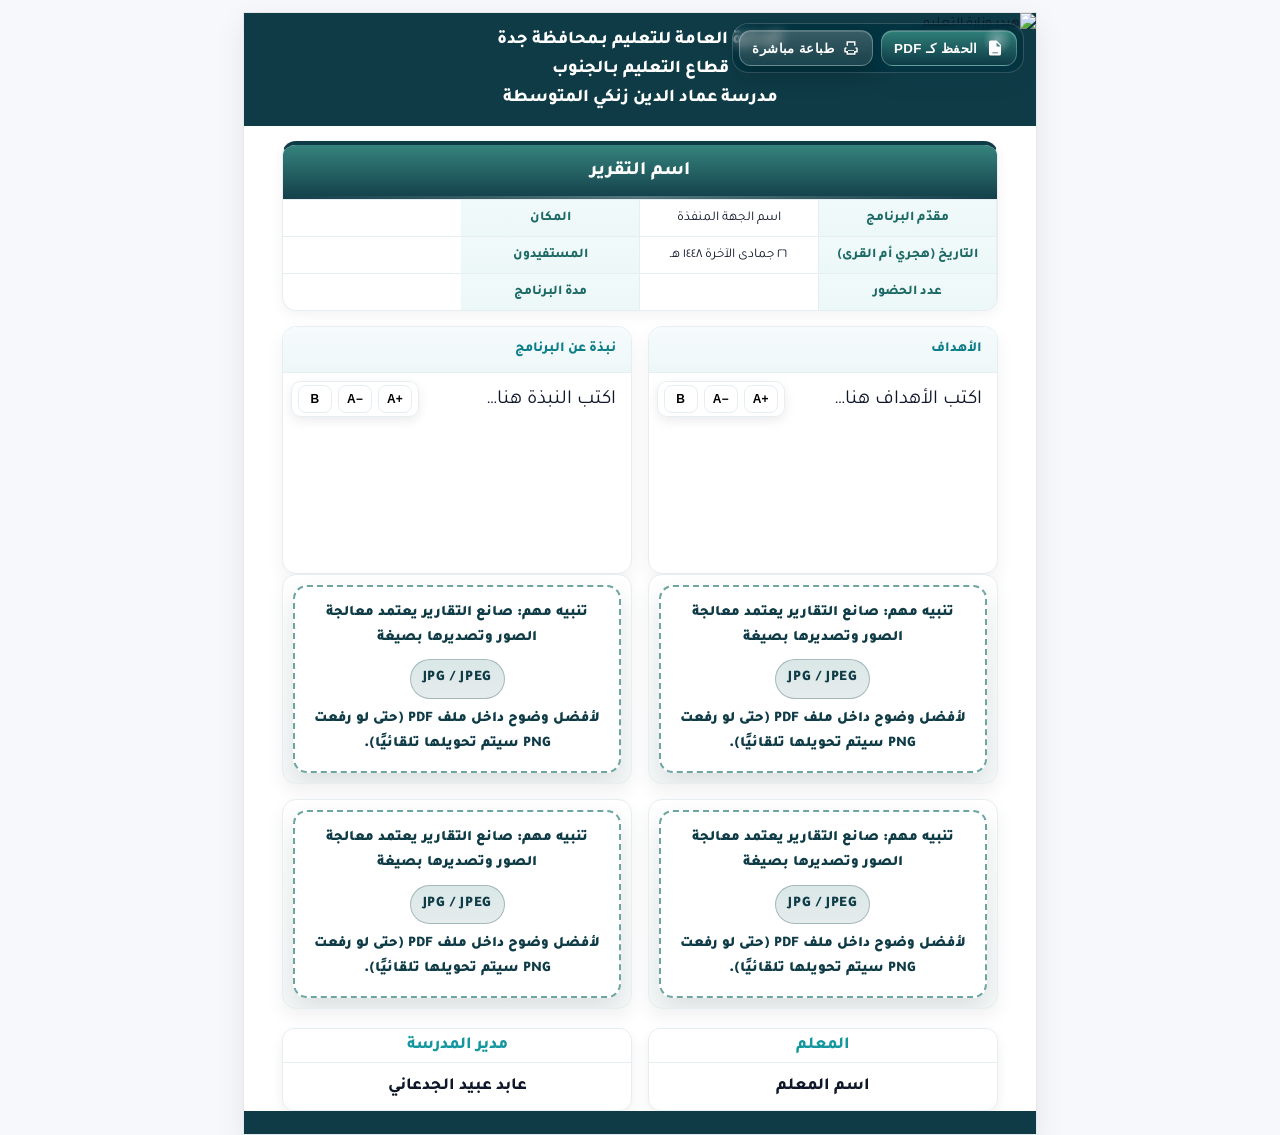
==== commit 52121674: "Update index.html" ====
--- a/index.html
+++ b/index.html
@@ -52,15 +52,29 @@
   z-index:10;
 }
 
-/* زر PDF داخل الهيدر (لا يُطبع) */
+/* ✅ الأزرار: يمين أعلى + حاوية أنيقة */
 .header-action{
-  position:absolute; top:10px; left:12px; z-index:20;
-}
+  position:absolute;
+  top:10px;
+  right:12px;
+  left:auto;
+  z-index:20;
+  display:flex;
+  gap:8px;
+  align-items:center;
+
+  padding:6px;
+  border-radius:16px;
+  background:rgba(0,0,0,.15);
+  backdrop-filter: blur(6px) saturate(140%);
+  border:1px solid rgba(255,255,255,.18);
+}
+
 .pdf-chip{
   display:inline-flex; align-items:center; gap:8px;
-  padding:10px 14px; border-radius:14px;
+  padding:8px 12px; border-radius:12px;
   background:linear-gradient(180deg, var(--accent), var(--accentDeep));
-  color:#fff; font-weight:800; letter-spacing:.6px;
+  color:#fff; font-weight:900; letter-spacing:.4px;
   border:1px solid rgba(255,255,255,.25);
   box-shadow:0 10px 22px rgba(14,59,70,.25), inset 0 1px 0 rgba(255,255,255,.18);
   cursor:pointer; user-select:none;
@@ -71,9 +85,26 @@
 .pdf-chip:hover{filter:brightness(1.05); box-shadow:0 12px 26px rgba(14,59,70,.35);}
 .pdf-chip:active{transform:translateY(1px)}
 .pdf-chip::after{
-  content:""; position:absolute; inset:-2px; border-radius:16px; pointer-events:none;
+  content:""; position:absolute; inset:-2px; border-radius:14px; pointer-events:none;
   background:radial-gradient(24px 24px at 85% 30%, rgba(255,255,255,.35), transparent 60%);
 }
+
+/* زر الطباعة المباشرة */
+.print-chip{
+  display:inline-flex; align-items:center; gap:8px;
+  padding:8px 12px; border-radius:12px;
+  background:linear-gradient(180deg, rgba(255,255,255,.22), rgba(255,255,255,.10));
+  color:#fff; font-weight:900; letter-spacing:.4px;
+  border:1px solid rgba(255,255,255,.28);
+  box-shadow:0 10px 22px rgba(0,0,0,.18), inset 0 1px 0 rgba(255,255,255,.16);
+  cursor:pointer; user-select:none;
+  transition:transform .08s ease, filter .2s ease, box-shadow .2s ease;
+  position:relative;
+  backdrop-filter: blur(6px) saturate(140%);
+}
+.print-chip svg{width:18px; height:18px; flex:0 0 18px; filter:drop-shadow(0 1px 0 rgba(0,0,0,.2))}
+.print-chip:hover{filter:brightness(1.06); box-shadow:0 12px 26px rgba(0,0,0,.22);}
+.print-chip:active{transform:translateY(1px)}
 
 /* المحتوى */
 .main{padding:0 10mm; display:flex; flex-direction:column; min-height:0}
@@ -206,15 +237,41 @@
     transform-origin:top center;
   }
 }
+
+/* ✅ طباعة: ضمان ظهور التذييل + منع القص */
 @media print{
+  html, body{
+    background:#fff !important;
+    margin:0 !important;
+    padding:0 !important;
+  }
+
   .sheet{
     transform:none !important;
-    width:210mm;
-    height:297mm;
-    margin:0;
-    box-shadow:none;
-    border:none;
+    width:210mm !important;
+    height:297mm !important;
+    margin:0 !important;
+    border:none !important;
+    box-shadow:none !important;
+    overflow:visible !important;  /* ✅ بدل hidden */
+    position:relative !important;
   }
+
+  .footer-bar{
+    position:fixed !important;
+    left:0 !important;
+    right:0 !important;
+    bottom:0 !important;
+    height:6mm !important;
+    background:var(--footer) !important;
+    print-color-adjust: exact !important;
+    -webkit-print-color-adjust: exact !important;
+  }
+
+  /* مساحة آمنة حتى لا يغطي التذييل آخر عنصر */
+  .main{ padding-bottom:10mm !important; }
+
+  /* إخفاء الأزرار في الطباعة */
   .header-action{display:none !important;}
 }
 </style>
@@ -225,7 +282,6 @@
 <div class="sheet" id="sheet">
   <!-- الهيدر -->
   <div class="header-img">
-    <!-- ✅ الهيدر من الرابط + fallback لو فشل -->
     <img
       id="headerPic"
       src="https://www.raed.net/img?id=1516341"
@@ -236,20 +292,26 @@
       referrerpolicy="no-referrer"
     >
 
-    <!-- نص الهيدر وسط فوق بعض (قابل للتعديل) -->
     <div class="header-center">
       <div contenteditable="true">الإدارة العامة للتعليم بـمحافظة جدة</div>
       <div contenteditable="true">قطاع التعليم بـالجنوب</div>
       <div contenteditable="true"> مدرسة عماد الدين زنكي المتوسطة</div>
     </div>
 
-    <!-- زر PDF داخل الهيدر (لا يُطبع) -->
+    <!-- ✅ زر PDF + طباعة مباشرة -->
     <div class="header-action" data-nopdf="true">
       <button id="btnPdf" class="pdf-chip" type="button" title="Save as PDF">
         <svg viewBox="0 0 24 24" aria-hidden="true" focusable="false">
           <path fill="currentColor" d="M14 2H6a2 2 0 0 0-2 2v16a2 2 0 0 0 2 2h12a2 2 0 0 0 2-2V8l-6-6Zm0 2.5L19.5 10H14V4.5ZM8.5 14H10a2 2 0 1 0 0-4H8v6h.5v-2Zm1-3.5H10a1 1 0 1 1 0 2H9.5v-2ZM12 16h1.5c1.38 0 2.5-1.12 2.5-2.5S14.88 11 13.5 11H12v5Zm1-4h.5a1.5 1.5 0 0 1 0 3H13v-3Zm-4.5 6H16v1H8.5v-1Z"/>
         </svg>
-        الحفظ والطباعة
+        الحفظ كـ PDF
+      </button>
+
+      <button id="btnPrint" class="print-chip" type="button" title="Print">
+        <svg viewBox="0 0 24 24" aria-hidden="true" focusable="false">
+          <path fill="currentColor" d="M6 9V3h12v6h-2V5H8v4H6zm12 2h1a2 2 0 0 1 2 2v5h-3v3H6v-3H3v-5a2 2 0 0 1 2-2h1v2H5v3h14v-3h-1v-2zM8 19h8v-4H8v4z"/>
+        </svg>
+        طباعة مباشرة
       </button>
     </div>
 
@@ -257,7 +319,6 @@
   </div>
 
   <div class="main">
-    <!-- الجدول -->
     <table class="table" id="infoTable" role="table" aria-label="بيانات البرنامج">
       <tr class="title-row">
         <th colspan="4">
@@ -284,7 +345,6 @@
       </tr>
     </table>
 
-    <!-- الأهداف + النبذة -->
     <div class="split">
       <div class="card">
         <div class="head">الأهداف</div>
@@ -310,7 +370,6 @@
       </div>
     </div>
 
-    <!-- الشواهد -->
     <div class="gallery" id="gallery">
       <div class="photo">
         <input type="file" accept="image/*,.heic,.heif">
@@ -349,7 +408,6 @@
       </div>
     </div>
 
-    <!-- التواقيع -->
     <div class="signatures">
       <div class="sig">
         <h4 contenteditable="true">المعلم</h4>
@@ -390,7 +448,6 @@
   fitBox(id);
 }
 
-/* ========= تحويل صورة (قد يفشل مع CORS) ========= */
 async function toDataURL(img,{maxSide=2400,q=0.95}={}){
   await (img.decode?.().catch(()=>{}) || new Promise(r=>{
     if(img.complete&&img.naturalWidth) r();
@@ -404,7 +461,6 @@
   return c.toDataURL('image/jpeg',q);
 }
 
-/* ========= Fallback للهيدر (مناسب لGitHub Pages) ========= */
 function bindHeaderFallback(){
   const img = document.getElementById('headerPic');
   const fb  = document.getElementById('headerFallback');
@@ -414,7 +470,6 @@
 
   const showFallback = ()=>{
     if(fb) fb.style.display='block';
-    // جرّب المحلي لو موجود
     if(local && img.src !== local){
       img.src = local;
     }
@@ -423,7 +478,6 @@
   img.addEventListener('error', showFallback);
   img.addEventListener('load', ()=>{ if(fb) fb.style.display='none'; });
 
-  // حماية إضافية: لو ما اكتمل تحميله خلال 4 ثواني جرّب المحلي
   setTimeout(()=>{
     if(!img.complete || !img.naturalWidth){
       showFallback();
@@ -431,7 +485,6 @@
   }, 4000);
 }
 
-/* ========= صور المعرض بدون تشوّه + خلفية من الصورة ========= */
 async function renderFillNoDistortion(file, box){
   return new Promise((resolve, reject) => {
     const url = URL.createObjectURL(file);
@@ -506,7 +559,6 @@
   });
 }
 
-/* ========= دعم HEIC/HEIF ========= */
 function getExt(name=""){ const i = name.lastIndexOf('.'); return i >= 0 ? name.slice(i+1).toLowerCase() : ""; }
 function isLikelyImage(file){
   const t = (file?.type || "").toLowerCase();
@@ -562,7 +614,6 @@
   return file;
 }
 
-/* ========= ربط مربعات الصور ========= */
 function bindPhotoBox(box){
   const input = box.querySelector('input[type=file]');
   const hint  = box.querySelector('.hint');
@@ -619,7 +670,6 @@
   });
 }
 
-/* التاريخ الهجري الافتراضي */
 (function(){
   try{
     const h=document.getElementById('hijriDate');
@@ -629,7 +679,6 @@
   }catch{}
 })();
 
-/* حفظ/استرجاع */
 function snap(){
   const cells=[...document.querySelectorAll('#infoTable th,#infoTable td')].map(c=>c.innerHTML);
   const photos=[...document.querySelectorAll('.gallery .photo img')].map(i=>i?.src||'');
@@ -663,13 +712,10 @@
   }catch{}
 })();
 
-/* ========= PDF ========= */
 async function makePdf(){
-  // 1) محاولة تثبيت الهيدر: لو كان remote وفشل CORS، الفallback المحلي سينقذك (إن وجد)
   const header = document.getElementById('headerPic');
   if(header){
     try{
-      // لو كان من رابط خارجي، نحاول تحويله إلى dataURL (قد ينجح/قد يفشل)
       if(header.src && /^https?:\/\//i.test(header.src)){
         header.crossOrigin = 'anonymous';
         const data = await toDataURL(header).catch(()=>null);
@@ -678,7 +724,6 @@
     }catch{}
   }
 
-  // 2) حوّل بقية الصور غير data إلى data (لو أمكن)
   const imgs=[...document.querySelectorAll('#sheet img')];
   for(const im of imgs){
     if(!im.src.startsWith('data:image')){
@@ -702,14 +747,19 @@
   const W=pdf.internal.pageSize.getWidth(),H=pdf.internal.pageSize.getHeight();
   const w=W,h=(canvas.height*W)/canvas.width,fit=h<=H;
   const drawW=fit?w:(canvas.width*H)/canvas.height,drawH=fit?h:H;
-  pdf.addImage(img,'JPEG',(W-drawW)/2,(H-drawH)/2,drawW,drawH,'','FAST');
+  pdf.addImage(img,'JPEG',(W-drawW)/2,(H-drawW)/2,drawW,drawH,'','FAST');
 
   const title=(document.getElementById('reportTitle').innerText||'Report').replace(/[\\\/:*?"<>|]+/g,' ').trim();
   const hijri=(document.getElementById('hijriDate').innerText||'').replace(/\s+/g,' ').trim();
   pdf.save(`${title} - ${hijri}.pdf`);
 }
 
-/* تشغيل */
+/* ✅ طباعة مباشرة */
+function printNow(){
+  try{ save(); }catch{}
+  window.print();
+}
+
 document.addEventListener('DOMContentLoaded', ()=>{
   bindHeaderFallback();
 
@@ -726,6 +776,10 @@
     catch(e){ console.error(e); alert('تعذّر إنشاء PDF.'); }
     finally{ setBusy(false); }
   });
+
+  document.getElementById('btnPrint')?.addEventListener('click', ()=>{
+    printNow();
+  });
 });
 </script>
 </body>
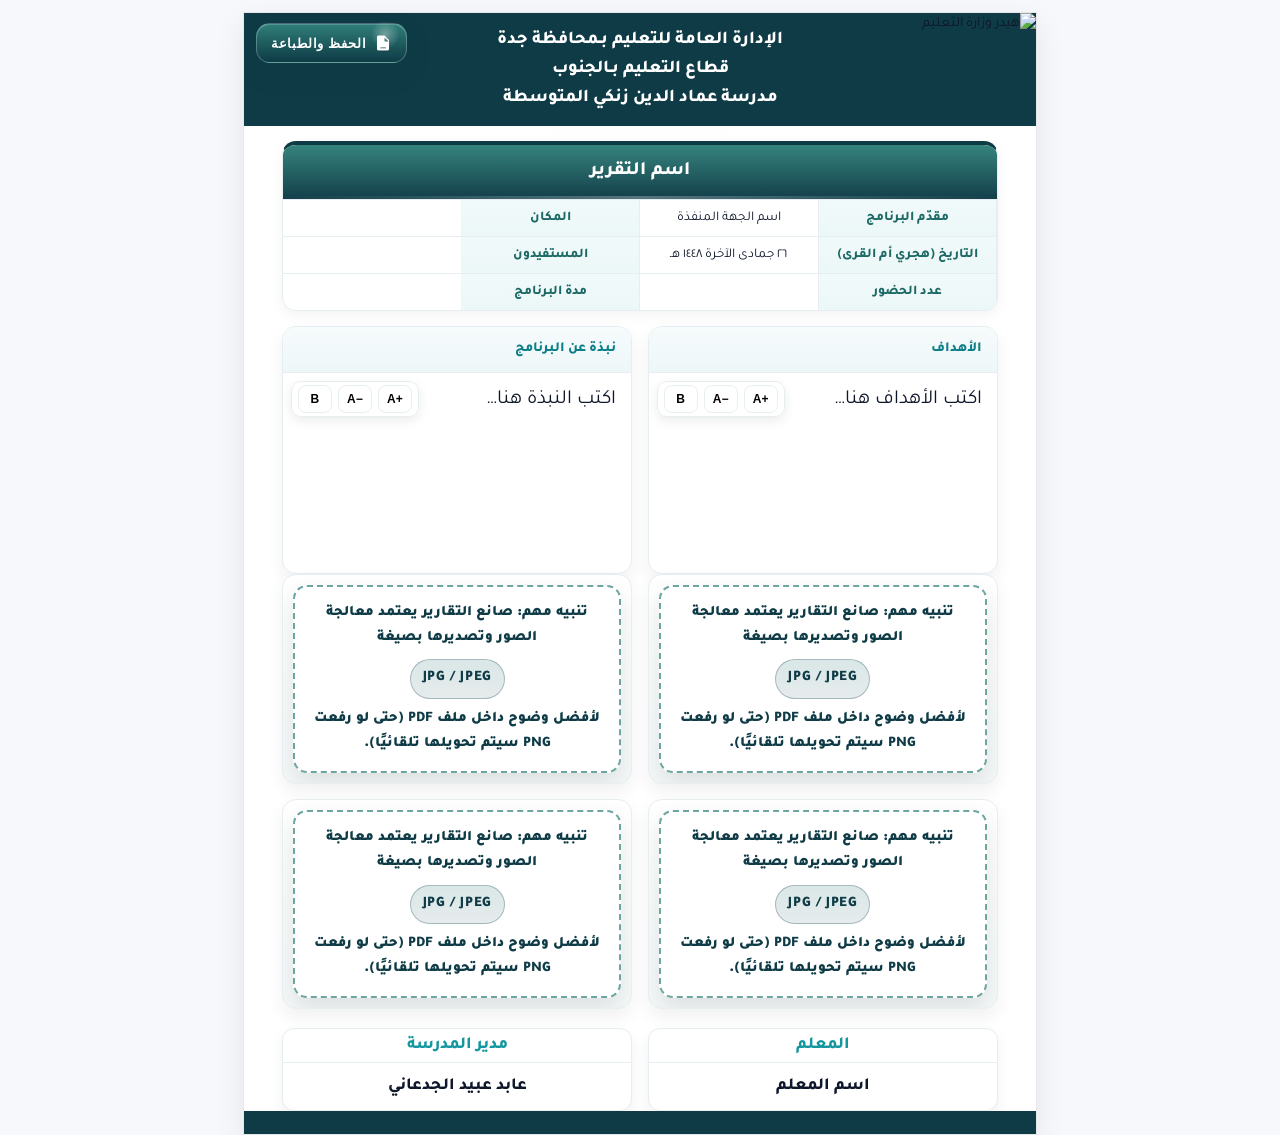
==== commit afebf38e: "Update index.html" ====
--- a/index.html
+++ b/index.html
@@ -52,29 +52,15 @@
   z-index:10;
 }
 
-/* ✅ الأزرار: يمين أعلى + حاوية أنيقة */
+/* زر PDF داخل الهيدر (لا يُطبع) */
 .header-action{
-  position:absolute;
-  top:10px;
-  right:12px;
-  left:auto;
-  z-index:20;
-  display:flex;
-  gap:8px;
-  align-items:center;
-
-  padding:6px;
-  border-radius:16px;
-  background:rgba(0,0,0,.15);
-  backdrop-filter: blur(6px) saturate(140%);
-  border:1px solid rgba(255,255,255,.18);
-}
-
+  position:absolute; top:10px; left:12px; z-index:20;
+}
 .pdf-chip{
   display:inline-flex; align-items:center; gap:8px;
-  padding:8px 12px; border-radius:12px;
+  padding:10px 14px; border-radius:14px;
   background:linear-gradient(180deg, var(--accent), var(--accentDeep));
-  color:#fff; font-weight:900; letter-spacing:.4px;
+  color:#fff; font-weight:800; letter-spacing:.6px;
   border:1px solid rgba(255,255,255,.25);
   box-shadow:0 10px 22px rgba(14,59,70,.25), inset 0 1px 0 rgba(255,255,255,.18);
   cursor:pointer; user-select:none;
@@ -85,26 +71,9 @@
 .pdf-chip:hover{filter:brightness(1.05); box-shadow:0 12px 26px rgba(14,59,70,.35);}
 .pdf-chip:active{transform:translateY(1px)}
 .pdf-chip::after{
-  content:""; position:absolute; inset:-2px; border-radius:14px; pointer-events:none;
+  content:""; position:absolute; inset:-2px; border-radius:16px; pointer-events:none;
   background:radial-gradient(24px 24px at 85% 30%, rgba(255,255,255,.35), transparent 60%);
 }
-
-/* زر الطباعة المباشرة */
-.print-chip{
-  display:inline-flex; align-items:center; gap:8px;
-  padding:8px 12px; border-radius:12px;
-  background:linear-gradient(180deg, rgba(255,255,255,.22), rgba(255,255,255,.10));
-  color:#fff; font-weight:900; letter-spacing:.4px;
-  border:1px solid rgba(255,255,255,.28);
-  box-shadow:0 10px 22px rgba(0,0,0,.18), inset 0 1px 0 rgba(255,255,255,.16);
-  cursor:pointer; user-select:none;
-  transition:transform .08s ease, filter .2s ease, box-shadow .2s ease;
-  position:relative;
-  backdrop-filter: blur(6px) saturate(140%);
-}
-.print-chip svg{width:18px; height:18px; flex:0 0 18px; filter:drop-shadow(0 1px 0 rgba(0,0,0,.2))}
-.print-chip:hover{filter:brightness(1.06); box-shadow:0 12px 26px rgba(0,0,0,.22);}
-.print-chip:active{transform:translateY(1px)}
 
 /* المحتوى */
 .main{padding:0 10mm; display:flex; flex-direction:column; min-height:0}
@@ -237,41 +206,15 @@
     transform-origin:top center;
   }
 }
-
-/* ✅ طباعة: ضمان ظهور التذييل + منع القص */
 @media print{
-  html, body{
-    background:#fff !important;
-    margin:0 !important;
-    padding:0 !important;
-  }
-
   .sheet{
     transform:none !important;
-    width:210mm !important;
-    height:297mm !important;
-    margin:0 !important;
-    border:none !important;
-    box-shadow:none !important;
-    overflow:visible !important;  /* ✅ بدل hidden */
-    position:relative !important;
+    width:210mm;
+    height:297mm;
+    margin:0;
+    box-shadow:none;
+    border:none;
   }
-
-  .footer-bar{
-    position:fixed !important;
-    left:0 !important;
-    right:0 !important;
-    bottom:0 !important;
-    height:6mm !important;
-    background:var(--footer) !important;
-    print-color-adjust: exact !important;
-    -webkit-print-color-adjust: exact !important;
-  }
-
-  /* مساحة آمنة حتى لا يغطي التذييل آخر عنصر */
-  .main{ padding-bottom:10mm !important; }
-
-  /* إخفاء الأزرار في الطباعة */
   .header-action{display:none !important;}
 }
 </style>
@@ -282,6 +225,7 @@
 <div class="sheet" id="sheet">
   <!-- الهيدر -->
   <div class="header-img">
+    <!-- ✅ الهيدر من الرابط + fallback لو فشل -->
     <img
       id="headerPic"
       src="https://www.raed.net/img?id=1516341"
@@ -292,26 +236,20 @@
       referrerpolicy="no-referrer"
     >
 
+    <!-- نص الهيدر وسط فوق بعض (قابل للتعديل) -->
     <div class="header-center">
       <div contenteditable="true">الإدارة العامة للتعليم بـمحافظة جدة</div>
       <div contenteditable="true">قطاع التعليم بـالجنوب</div>
       <div contenteditable="true"> مدرسة عماد الدين زنكي المتوسطة</div>
     </div>
 
-    <!-- ✅ زر PDF + طباعة مباشرة -->
+    <!-- زر PDF داخل الهيدر (لا يُطبع) -->
     <div class="header-action" data-nopdf="true">
       <button id="btnPdf" class="pdf-chip" type="button" title="Save as PDF">
         <svg viewBox="0 0 24 24" aria-hidden="true" focusable="false">
           <path fill="currentColor" d="M14 2H6a2 2 0 0 0-2 2v16a2 2 0 0 0 2 2h12a2 2 0 0 0 2-2V8l-6-6Zm0 2.5L19.5 10H14V4.5ZM8.5 14H10a2 2 0 1 0 0-4H8v6h.5v-2Zm1-3.5H10a1 1 0 1 1 0 2H9.5v-2ZM12 16h1.5c1.38 0 2.5-1.12 2.5-2.5S14.88 11 13.5 11H12v5Zm1-4h.5a1.5 1.5 0 0 1 0 3H13v-3Zm-4.5 6H16v1H8.5v-1Z"/>
         </svg>
-        الحفظ كـ PDF
-      </button>
-
-      <button id="btnPrint" class="print-chip" type="button" title="Print">
-        <svg viewBox="0 0 24 24" aria-hidden="true" focusable="false">
-          <path fill="currentColor" d="M6 9V3h12v6h-2V5H8v4H6zm12 2h1a2 2 0 0 1 2 2v5h-3v3H6v-3H3v-5a2 2 0 0 1 2-2h1v2H5v3h14v-3h-1v-2zM8 19h8v-4H8v4z"/>
-        </svg>
-        طباعة مباشرة
+        الحفظ والطباعة
       </button>
     </div>
 
@@ -319,6 +257,7 @@
   </div>
 
   <div class="main">
+    <!-- الجدول -->
     <table class="table" id="infoTable" role="table" aria-label="بيانات البرنامج">
       <tr class="title-row">
         <th colspan="4">
@@ -345,6 +284,7 @@
       </tr>
     </table>
 
+    <!-- الأهداف + النبذة -->
     <div class="split">
       <div class="card">
         <div class="head">الأهداف</div>
@@ -370,6 +310,7 @@
       </div>
     </div>
 
+    <!-- الشواهد -->
     <div class="gallery" id="gallery">
       <div class="photo">
         <input type="file" accept="image/*,.heic,.heif">
@@ -408,6 +349,7 @@
       </div>
     </div>
 
+    <!-- التواقيع -->
     <div class="signatures">
       <div class="sig">
         <h4 contenteditable="true">المعلم</h4>
@@ -448,6 +390,7 @@
   fitBox(id);
 }
 
+/* ========= تحويل صورة (قد يفشل مع CORS) ========= */
 async function toDataURL(img,{maxSide=2400,q=0.95}={}){
   await (img.decode?.().catch(()=>{}) || new Promise(r=>{
     if(img.complete&&img.naturalWidth) r();
@@ -461,6 +404,7 @@
   return c.toDataURL('image/jpeg',q);
 }
 
+/* ========= Fallback للهيدر (مناسب لGitHub Pages) ========= */
 function bindHeaderFallback(){
   const img = document.getElementById('headerPic');
   const fb  = document.getElementById('headerFallback');
@@ -470,6 +414,7 @@
 
   const showFallback = ()=>{
     if(fb) fb.style.display='block';
+    // جرّب المحلي لو موجود
     if(local && img.src !== local){
       img.src = local;
     }
@@ -478,6 +423,7 @@
   img.addEventListener('error', showFallback);
   img.addEventListener('load', ()=>{ if(fb) fb.style.display='none'; });
 
+  // حماية إضافية: لو ما اكتمل تحميله خلال 4 ثواني جرّب المحلي
   setTimeout(()=>{
     if(!img.complete || !img.naturalWidth){
       showFallback();
@@ -485,6 +431,7 @@
   }, 4000);
 }
 
+/* ========= صور المعرض بدون تشوّه + خلفية من الصورة ========= */
 async function renderFillNoDistortion(file, box){
   return new Promise((resolve, reject) => {
     const url = URL.createObjectURL(file);
@@ -559,6 +506,7 @@
   });
 }
 
+/* ========= دعم HEIC/HEIF ========= */
 function getExt(name=""){ const i = name.lastIndexOf('.'); return i >= 0 ? name.slice(i+1).toLowerCase() : ""; }
 function isLikelyImage(file){
   const t = (file?.type || "").toLowerCase();
@@ -614,6 +562,7 @@
   return file;
 }
 
+/* ========= ربط مربعات الصور ========= */
 function bindPhotoBox(box){
   const input = box.querySelector('input[type=file]');
   const hint  = box.querySelector('.hint');
@@ -670,6 +619,7 @@
   });
 }
 
+/* التاريخ الهجري الافتراضي */
 (function(){
   try{
     const h=document.getElementById('hijriDate');
@@ -679,6 +629,7 @@
   }catch{}
 })();
 
+/* حفظ/استرجاع */
 function snap(){
   const cells=[...document.querySelectorAll('#infoTable th,#infoTable td')].map(c=>c.innerHTML);
   const photos=[...document.querySelectorAll('.gallery .photo img')].map(i=>i?.src||'');
@@ -712,10 +663,13 @@
   }catch{}
 })();
 
+/* ========= PDF ========= */
 async function makePdf(){
+  // 1) محاولة تثبيت الهيدر: لو كان remote وفشل CORS، الفallback المحلي سينقذك (إن وجد)
   const header = document.getElementById('headerPic');
   if(header){
     try{
+      // لو كان من رابط خارجي، نحاول تحويله إلى dataURL (قد ينجح/قد يفشل)
       if(header.src && /^https?:\/\//i.test(header.src)){
         header.crossOrigin = 'anonymous';
         const data = await toDataURL(header).catch(()=>null);
@@ -724,6 +678,7 @@
     }catch{}
   }
 
+  // 2) حوّل بقية الصور غير data إلى data (لو أمكن)
   const imgs=[...document.querySelectorAll('#sheet img')];
   for(const im of imgs){
     if(!im.src.startsWith('data:image')){
@@ -747,19 +702,14 @@
   const W=pdf.internal.pageSize.getWidth(),H=pdf.internal.pageSize.getHeight();
   const w=W,h=(canvas.height*W)/canvas.width,fit=h<=H;
   const drawW=fit?w:(canvas.width*H)/canvas.height,drawH=fit?h:H;
-  pdf.addImage(img,'JPEG',(W-drawW)/2,(H-drawW)/2,drawW,drawH,'','FAST');
+  pdf.addImage(img,'JPEG',(W-drawW)/2,(H-drawH)/2,drawW,drawH,'','FAST');
 
   const title=(document.getElementById('reportTitle').innerText||'Report').replace(/[\\\/:*?"<>|]+/g,' ').trim();
   const hijri=(document.getElementById('hijriDate').innerText||'').replace(/\s+/g,' ').trim();
   pdf.save(`${title} - ${hijri}.pdf`);
 }
 
-/* ✅ طباعة مباشرة */
-function printNow(){
-  try{ save(); }catch{}
-  window.print();
-}
-
+/* تشغيل */
 document.addEventListener('DOMContentLoaded', ()=>{
   bindHeaderFallback();
 
@@ -776,10 +726,6 @@
     catch(e){ console.error(e); alert('تعذّر إنشاء PDF.'); }
     finally{ setBusy(false); }
   });
-
-  document.getElementById('btnPrint')?.addEventListener('click', ()=>{
-    printNow();
-  });
 });
 </script>
 </body>
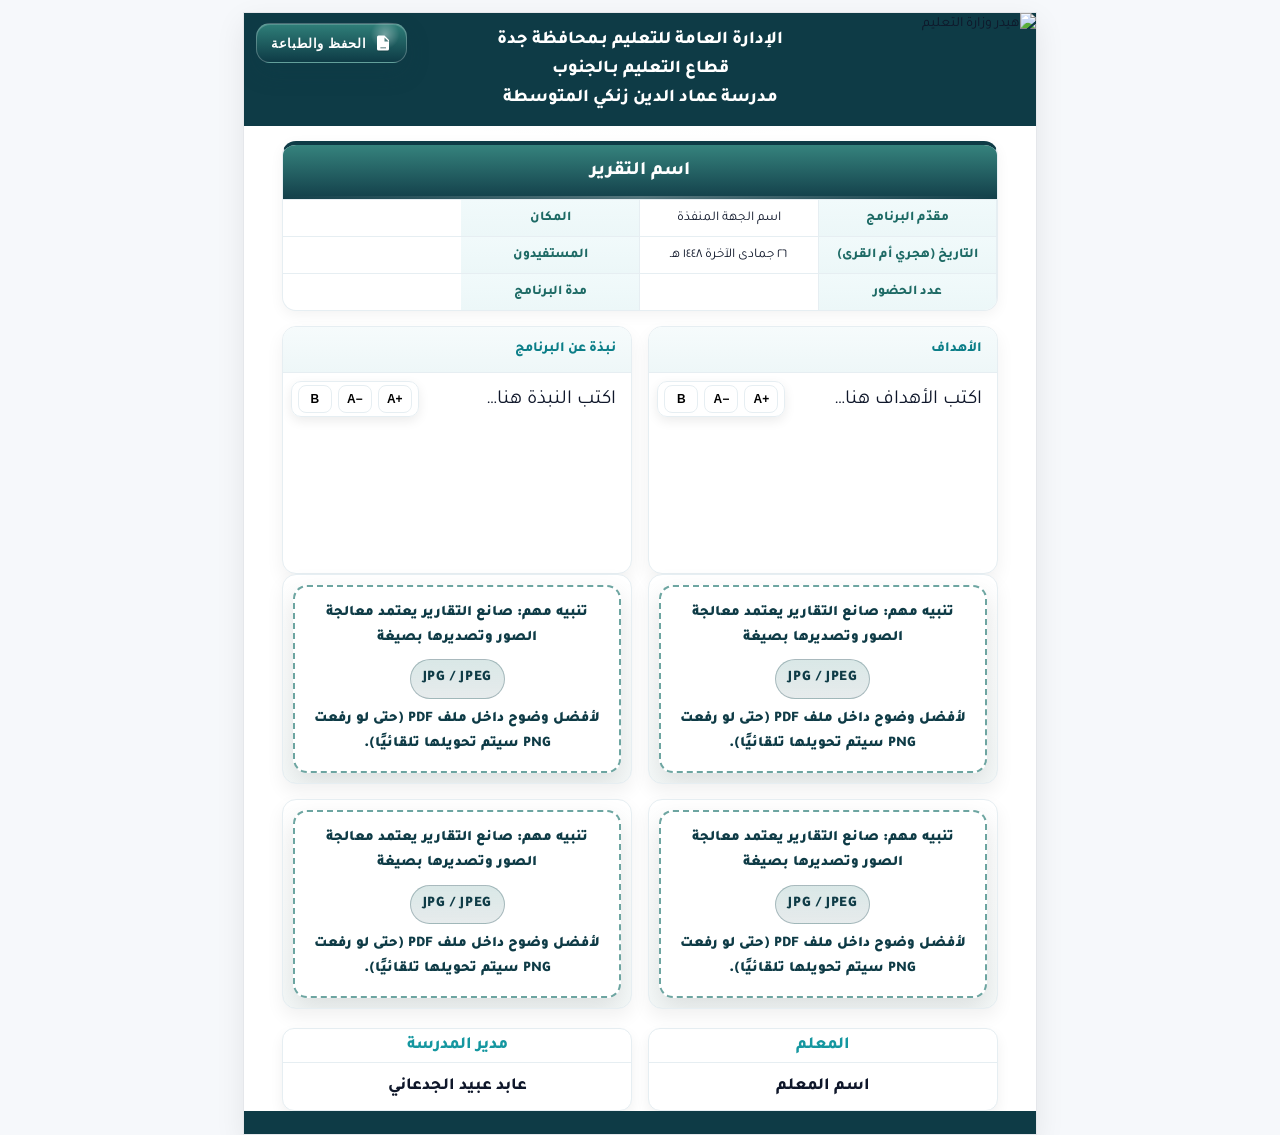
==== commit 983978ef: "Update index.html" ====
--- a/index.html
+++ b/index.html
@@ -3,7 +3,7 @@
 <head>
 <meta charset="utf-8"/>
 <meta name="viewport" content="width=device-width, initial-scale=1"/>
-<title>تقرير تنفيذ برنامج — وزارة التعليم</title>
+<title>تقرير تنفيذ برنامج —مدرسة عماد الدين زنكي المتوسطة</title>
 
 <link href="https://fonts.googleapis.com/css2?family=Tajawal:wght@400;600;700;800&display=swap" rel="stylesheet">
 <script defer src="https://cdn.jsdelivr.net/npm/html2canvas@1.4.1/dist/html2canvas.min.js"></script>
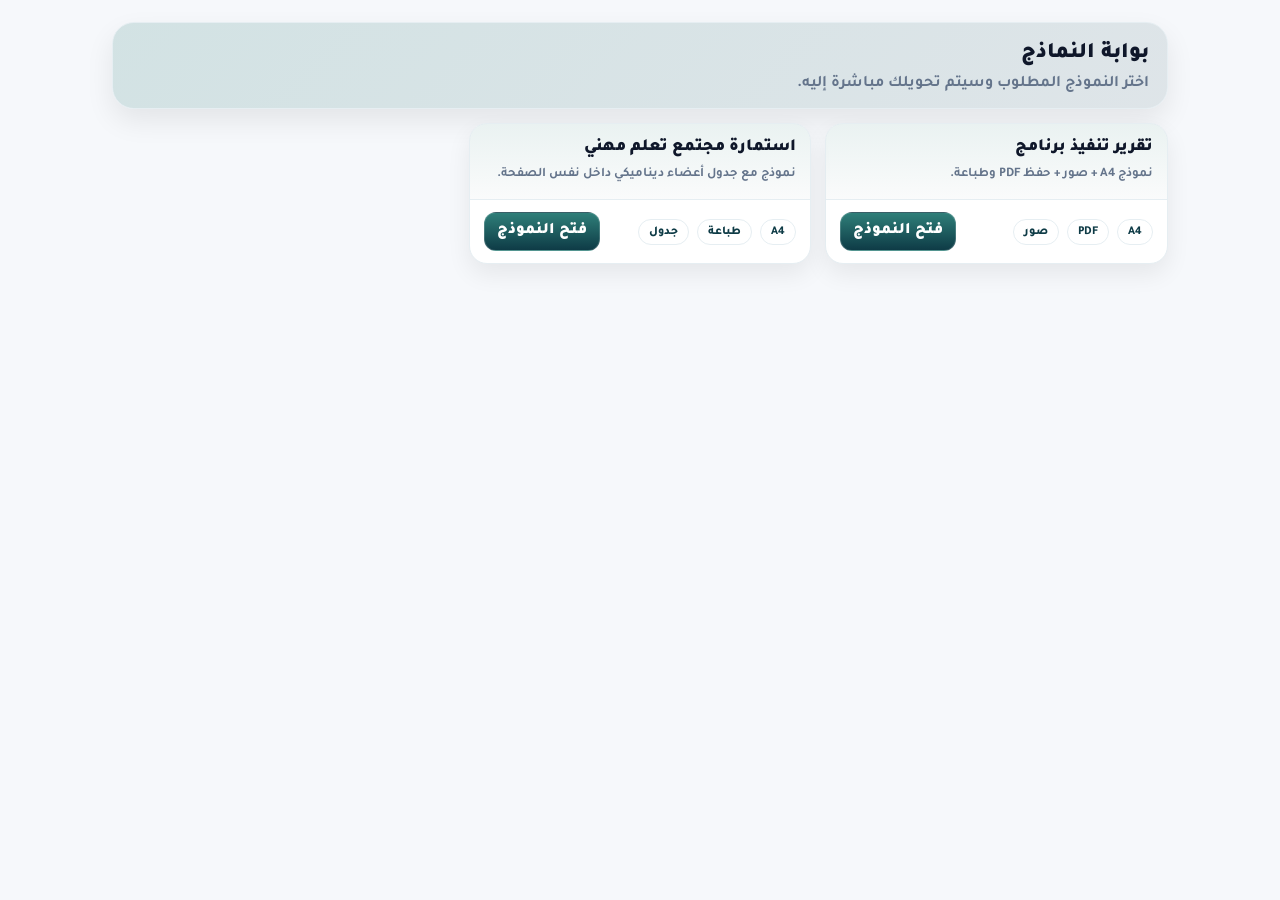
==== commit 141c6c78: "Add files via upload" ====
--- a/index.html
+++ b/index.html
@@ -1,732 +1,79 @@
-<!DOCTYPE html>
-<html lang="ar" dir="rtl">
-<head>
-<meta charset="utf-8"/>
-<meta name="viewport" content="width=device-width, initial-scale=1"/>
-<title>تقرير تنفيذ برنامج —مدرسة عماد الدين زنكي المتوسطة</title>
-
-<link href="https://fonts.googleapis.com/css2?family=Tajawal:wght@400;600;700;800&display=swap" rel="stylesheet">
-<script defer src="https://cdn.jsdelivr.net/npm/html2canvas@1.4.1/dist/html2canvas.min.js"></script>
-<script defer src="https://cdn.jsdelivr.net/npm/jspdf@2.5.1/dist/jspdf.umd.min.js"></script>
-<script defer src="https://cdn.jsdelivr.net/npm/heic2any@0.0.4/dist/heic2any.min.js"></script>
-
-<style>
-:root{
-  --ink:#0f172a; --muted:#64748b; --line:#e6eef2;
-  --paper:#ffffff; --bg:#f6f8fb;
-  --accent:#2f7f79; --accentDeep:#0e3b46; --footer:#0e3b46;
-  --base:14px; --title:19px; --name:17px;
-  --gap-top:4mm; --gap-mid:4mm; --gap-gallery:4.5mm; --gap-sign:5mm;
-}
-*{box-sizing:border-box}
-html,body{
-  height:100%; margin:0; background:var(--bg); color:var(--ink);
-  font-family:"Tajawal",system-ui,sans-serif; font-size:var(--base); line-height:1.6;
-  -webkit-font-smoothing:antialiased; -moz-osx-font-smoothing:grayscale;
-  text-rendering:optimizeLegibility;
-}
-
-/* ورقة */
-.sheet{
-  width:210mm; height:297mm; margin:12px auto; background:var(--paper);
-  border:1px solid #e5e7eb; box-shadow:0 10px 28px rgba(0,0,0,.08);
-  display:grid; grid-template-rows:30mm auto 6mm; overflow:hidden; position:relative;
-}
-.sheet:before{
-  content:""; position:absolute; inset:0; pointer-events:none;
-  background:radial-gradient(1200px 400px at 50% -10%, rgba(47,127,121,.10), transparent 60%);
-}
-
-/* الهيدر + زر PDF داخل الهيدر */
-.header-img{position:relative; height:30mm; overflow:hidden; background:var(--accentDeep)}
-.header-img img{width:100%; height:100%; object-fit:cover; display:block}
-.header-fallback{position:absolute; inset:0; background:linear-gradient(90deg,#0b7e88,#15a3ad); display:none}
-
-/* نص الهيدر في الوسط (قابل للتعديل) */
-.header-center{
-  position:absolute; inset:0;
-  display:flex; flex-direction:column;
-  align-items:center; justify-content:center;
-  text-align:center; color:#fff;
-  font-weight:800; font-size:18px; line-height:1.6;
-  z-index:10;
-}
-
-/* زر PDF داخل الهيدر (لا يُطبع) */
-.header-action{
-  position:absolute; top:10px; left:12px; z-index:20;
-}
-.pdf-chip{
-  display:inline-flex; align-items:center; gap:8px;
-  padding:10px 14px; border-radius:14px;
-  background:linear-gradient(180deg, var(--accent), var(--accentDeep));
-  color:#fff; font-weight:800; letter-spacing:.6px;
-  border:1px solid rgba(255,255,255,.25);
-  box-shadow:0 10px 22px rgba(14,59,70,.25), inset 0 1px 0 rgba(255,255,255,.18);
-  cursor:pointer; user-select:none;
-  transition:transform .08s ease, filter .2s ease, box-shadow .2s ease;
-  position:relative;
-}
-.pdf-chip svg{width:18px; height:18px; flex:0 0 18px; filter:drop-shadow(0 1px 0 rgba(0,0,0,.2))}
-.pdf-chip:hover{filter:brightness(1.05); box-shadow:0 12px 26px rgba(14,59,70,.35);}
-.pdf-chip:active{transform:translateY(1px)}
-.pdf-chip::after{
-  content:""; position:absolute; inset:-2px; border-radius:16px; pointer-events:none;
-  background:radial-gradient(24px 24px at 85% 30%, rgba(255,255,255,.35), transparent 60%);
-}
-
-/* المحتوى */
-.main{padding:0 10mm; display:flex; flex-direction:column; min-height:0}
-
-/* الجدول */
-.table{
-  margin-top:var(--gap-top);
-  width:100%; border-collapse:separate; border-spacing:0; table-layout:fixed; background:#fff;
-  border:1px solid var(--line); border-top:4px solid var(--accentDeep);
-  box-shadow:0 4px 14px rgba(0,0,0,.05); border-radius:14px; overflow:hidden;
-}
-.table th,.table td{
-  border-right:1px solid var(--line); border-bottom:1px solid var(--line);
-  padding:2.4mm 2.6mm;
-  vertical-align:middle; text-align:center; font-size:13.4px; line-height:1.35;
-  word-break:break-word; overflow-wrap:anywhere;
-}
-.table td:last-child,.table th:last-child{border-right:0}
-.table tr:last-child td,.table tr:last-child th{border-bottom:0}
-
-/* صف العنوان */
-.table .title-row th{
-  padding:4mm 5mm;
-  background:linear-gradient(180deg,rgba(47,127,121,.97),rgba(14,59,70,.98));
-  color:#fff; font-weight:800; font-size:var(--title); line-height:1.2; position:relative;
-}
-.table .title-row th::after{
-  content:""; position:absolute; inset-inline:0; bottom:0; height:3px;
-  background:linear-gradient(90deg,transparent,rgba(255,255,255,.28),transparent);
-}
-.table .title-row [contenteditable]:focus{outline:2px dashed rgba(255,255,255,.85); outline-offset:4px}
-
-/* رؤوس */
-.table .label{
-  width:23.5%;
-  background:linear-gradient(180deg,#f1fafb,#ecf7f8);
-  color:#1d6a65; font-weight:800;
-}
-
-/* الأهداف والنبذة */
-.split{
-  margin-top:var(--gap-mid);
-  display:grid; grid-template-columns:1fr 1fr; gap:4mm;
-  height:66mm;
-}
-.card{
-  border:1px solid var(--line); border-radius:14px; background:#fff;
-  display:grid; grid-template-rows:12mm 1fr; overflow:hidden;
-  box-shadow:0 8px 18px rgba(0,0,0,.06); position:relative;
-}
-.card .head{
-  padding:0 4mm; display:flex; align-items:center;
-  background:linear-gradient(180deg,#f6fbfc,#eef7f8);
-  color:#0b7e88; font-weight:800; border-bottom:1px solid var(--line)
-}
-.card .body{padding:3mm 4mm; overflow:hidden; display:flex; position:relative}
-.fittext{width:100%; height:100%; white-space:pre-wrap; word-break:break-word; overflow:hidden; line-height:1.6; font-size:15px}
-
-/* شريط أدوات الكتابة داخل المربع */
-.tools{
-  position:absolute; top:8px; inset-inline-end:8px; z-index:6;
-  display:flex; gap:6px; background:rgba(255,255,255,.85);
-  border:1px solid var(--line); border-radius:10px; padding:3px 6px;
-  box-shadow:0 4px 12px rgba(0,0,0,.08); backdrop-filter:saturate(140%) blur(4px);
-}
-.toolbtn{min-width:34px; height:28px; border:1px solid var(--line); background:#fff;
-  font-weight:800; font-size:12px; border-radius:8px; cursor:pointer}
-.toolbtn:active{transform:scale(.98)}
-.card:hover{box-shadow:0 10px 22px rgba(0,0,0,.08)}
-
-/* الشواهد — 4 صور */
-.gallery{
-  margin-top:var(--gap-gallery);
-  display:grid; grid-template-columns:1fr 1fr; grid-template-rows:1fr 1fr;
-  gap:4mm; height:116mm; margin-top:auto;
-}
-.photo{
-  position:relative; background:#fff; border:1px solid var(--line); border-radius:14px;
-  display:flex; align-items:center; justify-content:center; overflow:hidden;
-  box-shadow:0 8px 18px rgba(0,0,0,.06);
-}
-.photo input{
-  position:absolute; inset:0;
-  opacity:0.001;
-  cursor:pointer;
-  pointer-events:auto;
-  z-index:5;
-}
-.photo .hint, .photo img{ pointer-events:none; }
-.photo .hint{
-  position:absolute; inset:10px;
-  display:flex; flex-direction:column; align-items:center; justify-content:center; gap:8px;
-  text-align:center; padding:14px 14px; z-index:2;
-  font-size:14.5px; font-weight:900; line-height:1.75; color:#0e3b46;
-  background:rgba(255,255,255,.94);
-  border:2px dashed rgba(47,127,121,.70);
-  border-radius:14px;
-  box-shadow:0 10px 24px rgba(0,0,0,.10);
-}
-.photo .hint .type{
-  display:inline-block; padding:6px 12px; border-radius:999px;
-  font-weight:1000; letter-spacing:.6px; color:#0e3b46;
-  border:1px solid rgba(14,59,70,.28);
-  background:linear-gradient(180deg, rgba(47,127,121,.18), rgba(14,59,70,.10));
-}
-.photo::before{content:""; position:absolute; inset:0; pointer-events:none; background:linear-gradient(180deg,transparent,rgba(47,127,121,.05)); z-index:1;}
-.photo img{position:absolute; inset:0; width:100%; height:100%; object-fit:contain; z-index:2; display:block}
-
-/* التواقيع */
-.signatures{margin-top:var(--gap-sign); height:22mm; display:grid; grid-template-columns:1fr 1fr; gap:4mm}
-.sig{background:#fff; border:1px solid var(--line); border-radius:12px; display:grid; grid-template-rows:9mm 1fr; text-align:center; box-shadow:0 6px 14px rgba(0,0,0,.06)}
-.sig h4{margin:0; display:grid; place-items:center; color:#1597a0; font-weight:800; font-size:var(--name); border-bottom:1px solid var(--line)}
-.sig .name{display:grid; place-items:center; font-weight:800; font-size:var(--name)}
-
-/* شريط سفلي */
-.footer-bar{height:6mm; background:var(--footer)}
-
-/* توافق الشاشات الصغيرة */
-@media screen and (max-width:900px){
-  body{overflow-x:auto;}
-  .sheet{
-    transform:scale(.8);
-    transform-origin:top center;
-    margin:8px auto 16px;
-  }
-}
-@media screen and (max-width:600px){
-  .sheet{
-    transform:scale(.7);
-    transform-origin:top center;
-  }
-}
-@media print{
-  .sheet{
-    transform:none !important;
-    width:210mm;
-    height:297mm;
-    margin:0;
-    box-shadow:none;
-    border:none;
-  }
-  .header-action{display:none !important;}
-}
-</style>
-</head>
-
-<body>
-
-<div class="sheet" id="sheet">
-  <!-- الهيدر -->
-  <div class="header-img">
-    <!-- ✅ الهيدر من الرابط + fallback لو فشل -->
-    <img
-      id="headerPic"
-      src="https://www.raed.net/img?id=1516341"
-      data-src-remote="https://www.raed.net/img?id=1516341"
-      data-src-local="header.jpg"
-      alt="هيدر وزارة التعليم"
-      crossOrigin="anonymous"
-      referrerpolicy="no-referrer"
-    >
-
-    <!-- نص الهيدر وسط فوق بعض (قابل للتعديل) -->
-    <div class="header-center">
-      <div contenteditable="true">الإدارة العامة للتعليم بـمحافظة جدة</div>
-      <div contenteditable="true">قطاع التعليم بـالجنوب</div>
-      <div contenteditable="true"> مدرسة عماد الدين زنكي المتوسطة</div>
-    </div>
-
-    <!-- زر PDF داخل الهيدر (لا يُطبع) -->
-    <div class="header-action" data-nopdf="true">
-      <button id="btnPdf" class="pdf-chip" type="button" title="Save as PDF">
-        <svg viewBox="0 0 24 24" aria-hidden="true" focusable="false">
-          <path fill="currentColor" d="M14 2H6a2 2 0 0 0-2 2v16a2 2 0 0 0 2 2h12a2 2 0 0 0 2-2V8l-6-6Zm0 2.5L19.5 10H14V4.5ZM8.5 14H10a2 2 0 1 0 0-4H8v6h.5v-2Zm1-3.5H10a1 1 0 1 1 0 2H9.5v-2ZM12 16h1.5c1.38 0 2.5-1.12 2.5-2.5S14.88 11 13.5 11H12v5Zm1-4h.5a1.5 1.5 0 0 1 0 3H13v-3Zm-4.5 6H16v1H8.5v-1Z"/>
-        </svg>
-        الحفظ والطباعة
-      </button>
-    </div>
-
-    <div class="header-fallback" id="headerFallback"></div>
-  </div>
-
-  <div class="main">
-    <!-- الجدول -->
-    <table class="table" id="infoTable" role="table" aria-label="بيانات البرنامج">
-      <tr class="title-row">
-        <th colspan="4">
-          <div id="reportTitle" contenteditable="true">اسم التقرير</div>
-        </th>
-      </tr>
-      <tr>
-        <th class="label" contenteditable="true">مقدّم البرنامج</th>
-        <td contenteditable="true">اسم الجهة المنفذة</td>
-        <th class="label" contenteditable="true">المكان</th>
-        <td contenteditable="true"></td>
-      </tr>
-      <tr>
-        <th class="label" contenteditable="true">التاريخ (هجري أم القرى)</th>
-        <td id="hijriDate" contenteditable="true"></td>
-        <th class="label" contenteditable="true">المستفيدون</th>
-        <td contenteditable="true"></td>
-      </tr>
-      <tr>
-        <th class="label" contenteditable="true">عدد الحضور</th>
-        <td contenteditable="true"></td>
-        <th class="label" contenteditable="true">مدة البرنامج</th>
-        <td contenteditable="true"></td>
-      </tr>
-    </table>
-
-    <!-- الأهداف + النبذة -->
-    <div class="split">
-      <div class="card">
-        <div class="head">الأهداف</div>
-        <div class="body">
-          <div class="tools" data-nopdf="true">
-            <button class="toolbtn" onclick="adjText('goals',+1)">+A</button>
-            <button class="toolbtn" onclick="adjText('goals',-1)">−A</button>
-            <button class="toolbtn" onclick="toggleBold('goals')">B</button>
-          </div>
-          <div id="goals" class="fittext" contenteditable="true">اكتب الأهداف هنا…</div>
-        </div>
-      </div>
-      <div class="card">
-        <div class="head">نبذة عن البرنامج</div>
-        <div class="body">
-          <div class="tools" data-nopdf="true">
-            <button class="toolbtn" onclick="adjText('about',+1)">+A</button>
-            <button class="toolbtn" onclick="adjText('about',-1)">−A</button>
-            <button class="toolbtn" onclick="toggleBold('about')">B</button>
-          </div>
-          <div id="about" class="fittext" contenteditable="true">اكتب النبذة هنا…</div>
-        </div>
-      </div>
-    </div>
-
-    <!-- الشواهد -->
-    <div class="gallery" id="gallery">
-      <div class="photo">
-        <input type="file" accept="image/*,.heic,.heif">
-        <div class="hint" data-nopdf="true">
-          <div>تنبيه مهم: صانع التقارير يعتمد معالجة الصور وتصديرها بصيغة</div>
-          <div class="type">JPG / JPEG</div>
-          <div>لأفضل وضوح داخل ملف PDF (حتى لو رفعت PNG سيتم تحويلها تلقائيًا).</div>
-        </div>
-      </div>
-
-      <div class="photo">
-        <input type="file" accept="image/*,.heic,.heif">
-        <div class="hint" data-nopdf="true">
-          <div>تنبيه مهم: صانع التقارير يعتمد معالجة الصور وتصديرها بصيغة</div>
-          <div class="type">JPG / JPEG</div>
-          <div>لأفضل وضوح داخل ملف PDF (حتى لو رفعت PNG سيتم تحويلها تلقائيًا).</div>
-        </div>
-      </div>
-
-      <div class="photo">
-        <input type="file" accept="image/*,.heic,.heif">
-        <div class="hint" data-nopdf="true">
-          <div>تنبيه مهم: صانع التقارير يعتمد معالجة الصور وتصديرها بصيغة</div>
-          <div class="type">JPG / JPEG</div>
-          <div>لأفضل وضوح داخل ملف PDF (حتى لو رفعت PNG سيتم تحويلها تلقائيًا).</div>
-        </div>
-      </div>
-
-      <div class="photo">
-        <input type="file" accept="image/*,.heic,.heif">
-        <div class="hint" data-nopdf="true">
-          <div>تنبيه مهم: صانع التقارير يعتمد معالجة الصور وتصديرها بصيغة</div>
-          <div class="type">JPG / JPEG</div>
-          <div>لأفضل وضوح داخل ملف PDF (حتى لو رفعت PNG سيتم تحويلها تلقائيًا).</div>
-        </div>
-      </div>
-    </div>
-
-    <!-- التواقيع -->
-    <div class="signatures">
-      <div class="sig">
-        <h4 contenteditable="true">المعلم</h4>
-        <div class="name" contenteditable="true">اسم المعلم</div>
-      </div>
-      <div class="sig">
-        <h4>مدير المدرسة</h4>
-        <div class="name" contenteditable="true">عابد عبيد الجدعاني</div>
-      </div>
-    </div>
-  </div>
-
-  <div class="footer-bar" aria-hidden="true"></div>
-</div>
-
-<script>
-const STORAGE_KEY='report_v15_headerPDF_chip';
-function setBusy(b){const el=document.getElementById('btnPdf'); if(el) el.disabled=!!b;}
-
-function fitBox(id){
-  const el=document.getElementById(id); if(!el) return;
-  const p=el.parentElement; let s=parseFloat(getComputedStyle(el).fontSize)||15;
-  const set=v=>{el.style.fontSize=v+'px'; el.style.lineHeight=Math.max(1.25,Math.min(1.6,1.3+(v-12)*0.05));};
-  set(s);
-  let i=0; while(i++<80 && el.scrollHeight>p.clientHeight && s>12){ s-=.5; set(s); }
-  i=0; while(i++<40 && el.scrollHeight<p.clientHeight*.9 && s<20){ s+=.5; set(s); if(el.scrollHeight>p.clientHeight){ s-=.5; set(s); break; } }
-}
-function adjText(id,dir){
-  const el=document.getElementById(id); if(!el) return;
-  const cur=parseFloat(getComputedStyle(el).fontSize)||15;
-  const next=Math.max(12,Math.min(20,cur+(dir>0?1:-1)));
-  el.style.fontSize=next+'px';
-  fitBox(id);
-}
-function toggleBold(id){
-  const el=document.getElementById(id); if(!el) return;
-  el.style.fontWeight=(getComputedStyle(el).fontWeight>='600')?'400':'700';
-  fitBox(id);
-}
-
-/* ========= تحويل صورة (قد يفشل مع CORS) ========= */
-async function toDataURL(img,{maxSide=2400,q=0.95}={}){
-  await (img.decode?.().catch(()=>{}) || new Promise(r=>{
-    if(img.complete&&img.naturalWidth) r();
-    else { img.addEventListener('load',r,{once:true}); img.addEventListener('error',r,{once:true}); }
-  }));
-  const w=img.naturalWidth,h=img.naturalHeight;
-  const s=Math.min(1,maxSide/Math.max(w,h));
-  const cw=Math.max(1,Math.floor(w*s)),ch=Math.max(1,Math.floor(h*s));
-  const c=document.createElement('canvas'); c.width=cw; c.height=ch;
-  c.getContext('2d',{alpha:false}).drawImage(img,0,0,cw,ch);
-  return c.toDataURL('image/jpeg',q);
-}
-
-/* ========= Fallback للهيدر (مناسب لGitHub Pages) ========= */
-function bindHeaderFallback(){
-  const img = document.getElementById('headerPic');
-  const fb  = document.getElementById('headerFallback');
-  if(!img) return;
-
-  const local = img.getAttribute('data-src-local') || 'header.jpg';
-
-  const showFallback = ()=>{
-    if(fb) fb.style.display='block';
-    // جرّب المحلي لو موجود
-    if(local && img.src !== local){
-      img.src = local;
-    }
-  };
-
-  img.addEventListener('error', showFallback);
-  img.addEventListener('load', ()=>{ if(fb) fb.style.display='none'; });
-
-  // حماية إضافية: لو ما اكتمل تحميله خلال 4 ثواني جرّب المحلي
-  setTimeout(()=>{
-    if(!img.complete || !img.naturalWidth){
-      showFallback();
-    }
-  }, 4000);
-}
-
-/* ========= صور المعرض بدون تشوّه + خلفية من الصورة ========= */
-async function renderFillNoDistortion(file, box){
-  return new Promise((resolve, reject) => {
-    const url = URL.createObjectURL(file);
-    const img = new Image();
-    const cleanup = () => { try{ URL.revokeObjectURL(url); }catch{} };
-
-    img.onload = () => {
-      try{
-        const dpr  = Math.min(window.devicePixelRatio || 1, 2.2);
-        const rect = box.getBoundingClientRect();
-        const W = Math.max(1, Math.round(rect.width  * dpr));
-        const H = Math.max(1, Math.round(rect.height * dpr));
-
-        const c = document.createElement('canvas');
-        c.width = W; c.height = H;
-        const ctx = c.getContext('2d', { alpha:false });
-
-        ctx.imageSmoothingEnabled = true;
-        try{ ctx.imageSmoothingQuality = 'high'; }catch{}
-
-        const iw = img.naturalWidth, ih = img.naturalHeight;
-        const rContain = Math.min(W / iw, H / ih);
-        const newW = Math.max(1, Math.round(iw * rContain));
-        const newH = Math.max(1, Math.round(ih * rContain));
-        const x = Math.round((W - newW) / 2);
-        const y = Math.round((H - newH) / 2);
-
-        const t = document.createElement('canvas');
-        t.width = newW; t.height = newH;
-        const tctx = t.getContext('2d', { alpha:false, willReadFrequently:true });
-        tctx.imageSmoothingEnabled = true;
-        try{ tctx.imageSmoothingQuality = 'high'; }catch{}
-        tctx.drawImage(img, 0, 0, newW, newH);
-
-        const cx = Math.max(0, Math.min(newW-1, (newW/2)|0));
-        const cy = Math.max(0, Math.min(newH-1, (newH/2)|0));
-        const center = tctx.getImageData(cx, cy, 1, 1).data;
-        ctx.fillStyle = `rgb(${center[0]},${center[1]},${center[2]})`;
-        ctx.fillRect(0,0,W,H);
-
-        const blurPx = 18;
-        ctx.filter = `blur(${blurPx}px)`;
-
-        if(x > 0){
-          ctx.drawImage(t, 0, 0, 1, newH, 0, y, x, newH);
-          ctx.drawImage(t, newW-1, 0, 1, newH, x+newW, y, x, newH);
-        }
-        if(y > 0){
-          ctx.drawImage(t, 0, 0, newW, 1, x, 0, newW, y);
-          ctx.drawImage(t, 0, newH-1, newW, 1, x, y+newH, newW, y);
-        }
-        if(x > 0 && y > 0){
-          ctx.drawImage(t, 0, 0, 1, 1, 0, 0, x, y);
-          ctx.drawImage(t, newW-1, 0, 1, 1, x+newW, 0, x, y);
-          ctx.drawImage(t, 0, newH-1, 1, 1, 0, y+newH, x, y);
-          ctx.drawImage(t, newW-1, newH-1, 1, 1, x+newW, y+newH, x, y);
-        }
-
-        ctx.filter = 'none';
-        ctx.drawImage(t, x, y);
-
-        const out = c.toDataURL('image/jpeg', 0.94);
-        cleanup();
-        resolve(out);
-      }catch(e){
-        cleanup(); reject(e);
-      }
-    };
-
-    img.onerror = () => { cleanup(); reject(new Error('تعذّر قراءة الصورة')); };
-    img.src = url;
-  });
-}
-
-/* ========= دعم HEIC/HEIF ========= */
-function getExt(name=""){ const i = name.lastIndexOf('.'); return i >= 0 ? name.slice(i+1).toLowerCase() : ""; }
-function isLikelyImage(file){
-  const t = (file?.type || "").toLowerCase();
-  if (t.startsWith("image/")) return true;
-  const e = getExt(file?.name || "");
-  return ["jpg","jpeg","png","webp","gif","bmp","tif","tiff","heic","heif","hif","heifs"].includes(e);
-}
-function isHeicLike(file){
-  const t = (file?.type || "").toLowerCase();
-  const e = getExt(file?.name || "");
-  return t.includes("heic") || t.includes("heif") || ["heic","heif","hif","heifs"].includes(e);
-}
-async function canBrowserDecode(file, timeoutMs=3500){
-  return new Promise((resolve)=>{
-    let settled=false, url=null, timer=null;
-    const finish=(ok)=>{
-      if(settled) return;
-      settled=true;
-      if(timer) clearTimeout(timer);
-      if(url) { try{ URL.revokeObjectURL(url);}catch{} }
-      resolve(!!ok);
-    };
-    try{
-      url = URL.createObjectURL(file);
-      const img = new Image();
-      timer = setTimeout(()=>finish(false), timeoutMs);
-      img.onload = ()=>finish(true);
-      img.onerror = ()=>finish(false);
-      img.src = url;
-    }catch{ finish(false); }
-  });
-}
-async function convertHeicToJpeg(file){
-  if(typeof window.heic2any !== "function") throw new Error("HEIC converter not loaded");
-  const out = await window.heic2any({ blob:file, toType:"image/jpeg", quality:0.95 });
-  const blob = Array.isArray(out) ? out[0] : out;
-  const base = (file.name || "photo").replace(/\.(heic|heif|hif|heifs)$/i, "");
-  const jpgName = base + ".jpg";
-  const f = (typeof File === "function")
-    ? new File([blob], jpgName, { type:"image/jpeg", lastModified: Date.now() })
-    : blob;
-  if(typeof File !== "function"){ try{ f.name = jpgName; }catch{} }
-  return f;
-}
-async function normalizeImageFile(file){
-  if(!file) return null;
-  if(!isLikelyImage(file)) return null;
-  if(isHeicLike(file)){
-    const ok = await canBrowserDecode(file);
-    if(ok) return file;
-    return await convertHeicToJpeg(file);
-  }
-  return file;
-}
-
-/* ========= ربط مربعات الصور ========= */
-function bindPhotoBox(box){
-  const input = box.querySelector('input[type=file]');
-  const hint  = box.querySelector('.hint');
-  if(!input) return;
-
-  const setImage = (src)=>{
-    let img = box.querySelector('img');
-    if(!img){
-      img = document.createElement('img');
-      box.appendChild(img);
-    }
-    img.src = src;
-    hint?.remove();
-    save();
-  };
-
-  const handleFile = async (rawFile)=>{
-    try{
-      const file = await normalizeImageFile(rawFile);
-      if(!file){ alert('الملف ليس صورة صالحة.'); return; }
-      const dataUrl = await renderFillNoDistortion(file, box);
-      setImage(dataUrl);
-    }catch(err){
-      console.error(err);
-      alert('تعذّر معالجة الصورة. إذا كانت HEIC/HEIF جرّب تحويلها إلى JPG.');
-    }finally{
-      input.value = "";
-    }
-  };
-
-  input.addEventListener('change', (e)=>{
-    const f = e.target.files?.[0];
-    if(f) handleFile(f);
-  });
-
-  const onDragOver = (e)=>{ e.preventDefault(); box.style.outline='2px dashed #2f7f79'; };
-  const onDragLeave= (e)=>{ e.preventDefault(); box.style.outline='none'; };
-
-  [box, input].forEach(el=>{
-    el.addEventListener('dragover', onDragOver);
-    el.addEventListener('dragenter', onDragOver);
-    el.addEventListener('dragleave', onDragLeave);
-    el.addEventListener('drop', onDragLeave);
-    el.addEventListener('drop', (e)=>{
-      const f = e.dataTransfer?.files?.[0];
-      if(f) handleFile(f);
-    });
-  });
-
-  box.addEventListener('paste', (e)=>{
-    const item=[...(e.clipboardData?.items||[])].find(it=>it.type?.startsWith('image/'));
-    const f=item?.getAsFile?.();
-    if(f) handleFile(f);
-  });
-}
-
-/* التاريخ الهجري الافتراضي */
-(function(){
-  try{
-    const h=document.getElementById('hijriDate');
-    if(h && !h.textContent.trim()){
-      h.textContent=new Intl.DateTimeFormat('ar-SA-u-ca-islamic-umalqura',{day:'2-digit',month:'long',year:'numeric'}).format(new Date());
-    }
-  }catch{}
-})();
-
-/* حفظ/استرجاع */
-function snap(){
-  const cells=[...document.querySelectorAll('#infoTable th,#infoTable td')].map(c=>c.innerHTML);
-  const photos=[...document.querySelectorAll('.gallery .photo img')].map(i=>i?.src||'');
-  return {
-    title:document.getElementById('reportTitle').innerHTML,
-    h:document.getElementById('hijriDate').innerHTML,
-    g:document.getElementById('goals').innerHTML,
-    a:document.getElementById('about').innerHTML,
-    cells, photos
-  };
-}
-function save(){localStorage.setItem(STORAGE_KEY,JSON.stringify(snap()));}
-(function restore(){
-  try{
-    const s=JSON.parse(localStorage.getItem(STORAGE_KEY)||'null'); if(!s) return;
-    document.getElementById('reportTitle').innerHTML=s.title;
-    document.getElementById('hijriDate').innerHTML=s.h;
-    document.getElementById('goals').innerHTML=s.g;
-    document.getElementById('about').innerHTML=s.a;
-    const cells=[...document.querySelectorAll('#infoTable th,#infoTable td')];
-    s.cells?.forEach((v,i)=>{ if(cells[i]) cells[i].innerHTML=v; });
-    const boxes=[...document.querySelectorAll('.gallery .photo')];
-    s.photos?.forEach((src,i)=>{
-      if(!src||!boxes[i]) return;
-      let img=boxes[i].querySelector('img');
-      if(!img){img=document.createElement('img');boxes[i].appendChild(img);}
-      img.src=src;
-      boxes[i].querySelector('.hint')?.remove();
-    });
-    ['goals','about'].forEach(fitBox);
-  }catch{}
-})();
-
-/* ========= PDF ========= */
-async function makePdf(){
-  // 1) محاولة تثبيت الهيدر: لو كان remote وفشل CORS، الفallback المحلي سينقذك (إن وجد)
-  const header = document.getElementById('headerPic');
-  if(header){
-    try{
-      // لو كان من رابط خارجي، نحاول تحويله إلى dataURL (قد ينجح/قد يفشل)
-      if(header.src && /^https?:\/\//i.test(header.src)){
-        header.crossOrigin = 'anonymous';
-        const data = await toDataURL(header).catch(()=>null);
-        if(data) header.src = data;
-      }
-    }catch{}
-  }
-
-  // 2) حوّل بقية الصور غير data إلى data (لو أمكن)
-  const imgs=[...document.querySelectorAll('#sheet img')];
-  for(const im of imgs){
-    if(!im.src.startsWith('data:image')){
-      try{ im.src=await toDataURL(im); }catch{}
-    }
-  }
-
-  const canvas=await html2canvas(document.getElementById('sheet'),{
-    scale:Math.min(window.devicePixelRatio||2,2.4),
-    backgroundColor:'#ffffff',
-    useCORS:true,
-    allowTaint:false,
-    scrollX:0,
-    scrollY:-window.scrollY,
-    ignoreElements:(el)=>el?.dataset?.nopdf==='true'||el?.tagName==='INPUT'
-  });
-
-  const img=canvas.toDataURL('image/jpeg',0.96);
-  const {jsPDF}=window.jspdf;
-  const pdf=new jsPDF({orientation:'p',unit:'mm',format:'a4'});
-  const W=pdf.internal.pageSize.getWidth(),H=pdf.internal.pageSize.getHeight();
-  const w=W,h=(canvas.height*W)/canvas.width,fit=h<=H;
-  const drawW=fit?w:(canvas.width*H)/canvas.height,drawH=fit?h:H;
-  pdf.addImage(img,'JPEG',(W-drawW)/2,(H-drawH)/2,drawW,drawH,'','FAST');
-
-  const title=(document.getElementById('reportTitle').innerText||'Report').replace(/[\\\/:*?"<>|]+/g,' ').trim();
-  const hijri=(document.getElementById('hijriDate').innerText||'').replace(/\s+/g,' ').trim();
-  pdf.save(`${title} - ${hijri}.pdf`);
-}
-
-/* تشغيل */
-document.addEventListener('DOMContentLoaded', ()=>{
-  bindHeaderFallback();
-
-  ['goals','about'].forEach(id=>{
-    const el=document.getElementById(id);
-    ['input','keyup','blur'].forEach(evt=> el.addEventListener(evt, ()=>{fitBox(id); save();}));
-    fitBox(id);
-  });
-
-  document.querySelectorAll('.gallery .photo').forEach(bindPhotoBox);
-
-  document.getElementById('btnPdf')?.addEventListener('click', async ()=>{
-    try{ setBusy(true); save(); await makePdf(); }
-    catch(e){ console.error(e); alert('تعذّر إنشاء PDF.'); }
-    finally{ setBusy(false); }
-  });
-});
-</script>
-</body>
-</html>
+<!doctype html>
+<html lang="ar" dir="rtl">
+<head>
+  <meta charset="utf-8" />
+  <meta name="viewport" content="width=device-width, initial-scale=1" />
+  <title>بوابة النماذج</title>
+  <link href="https://fonts.googleapis.com/css2?family=Tajawal:wght@400;600;700;800&display=swap" rel="stylesheet">
+  <style>
+    :root{--bg:#f6f8fb;--paper:#fff;--ink:#0f172a;--muted:#64748b;--line:#e6eef2;--accent:#2f7f79;--deep:#0e3b46}
+    *{box-sizing:border-box}
+    body{margin:0;font-family:"Tajawal",system-ui,sans-serif;background:var(--bg);color:var(--ink)}
+    .wrap{max-width:1100px;margin:0 auto;padding:22px}
+    .hero{background:linear-gradient(135deg,rgba(47,127,121,.18),rgba(14,59,70,.10));
+      border:1px solid var(--line);border-radius:22px;padding:18px 18px 14px;
+      box-shadow:0 12px 28px rgba(0,0,0,.08)}
+    .title{margin:0;font-weight:900;font-size:22px}
+    .sub{margin:8px 0 0;color:var(--muted);font-weight:700}
+    .grid{margin-top:14px;display:grid;grid-template-columns:repeat(3,1fr);gap:14px}
+    @media (max-width:900px){.grid{grid-template-columns:repeat(2,1fr)}}
+    @media (max-width:580px){.grid{grid-template-columns:1fr}}
+    .card{
+      display:block;text-decoration:none;color:inherit;
+      background:var(--paper);border:1px solid var(--line);
+      border-radius:18px;overflow:hidden;
+      box-shadow:0 10px 24px rgba(0,0,0,.07);
+      transition:transform .12s ease, box-shadow .12s ease
+    }
+    .card:hover{transform:translateY(-2px);box-shadow:0 14px 30px rgba(0,0,0,.10)}
+    .h{padding:14px;background:linear-gradient(180deg,rgba(47,127,121,.10),rgba(14,59,70,.02));border-bottom:1px solid var(--line)}
+    .h h3{margin:0;font-weight:900;font-size:17px}
+    .h p{margin:7px 0 0;color:var(--muted);font-weight:700;font-size:13px;line-height:1.55}
+    .b{padding:12px 14px;display:flex;justify-content:space-between;align-items:center;gap:10px}
+    .tags{display:flex;gap:8px;flex-wrap:wrap}
+    .tag{padding:5px 10px;border-radius:999px;border:1px solid var(--line);background:#fff;font-weight:800;font-size:12px;color:var(--deep)}
+    .go{padding:9px 12px;border-radius:12px;background:linear-gradient(180deg,var(--accent),var(--deep));
+      color:#fff;font-weight:900;border:1px solid rgba(255,255,255,.18);white-space:nowrap}
+  </style>
+</head>
+<body>
+  <div class="wrap">
+    <div class="hero">
+      <h1 class="title">بوابة النماذج</h1>
+      <p class="sub">اختر النموذج المطلوب وسيتم تحويلك مباشرة إليه.</p>
+    </div>
+
+    <div class="grid">
+      <!-- 1 -->
+      <a class="card" href="forms/report-program.html">
+        <div class="h">
+          <h3>تقرير تنفيذ برنامج</h3>
+          <p>نموذج A4 + صور + حفظ PDF وطباعة.</p>
+        </div>
+        <div class="b">
+          <div class="tags">
+            <span class="tag">A4</span><span class="tag">PDF</span><span class="tag">صور</span>
+          </div>
+          <span class="go">فتح النموذج</span>
+        </div>
+      </a>
+
+      <!-- 2 -->
+      <a class="card" href="forms/plc-form.html">
+        <div class="h">
+          <h3>استمارة مجتمع تعلم مهني</h3>
+          <p>نموذج مع جدول أعضاء ديناميكي داخل نفس الصفحة.</p>
+        </div>
+        <div class="b">
+          <div class="tags">
+            <span class="tag">A4</span><span class="tag">طباعة</span><span class="tag">جدول</span>
+          </div>
+          <span class="go">فتح النموذج</span>
+        </div>
+      </a>
+
+      <!-- أضف المزيد -->
+    </div>
+  </div>
+</body>
+</html>
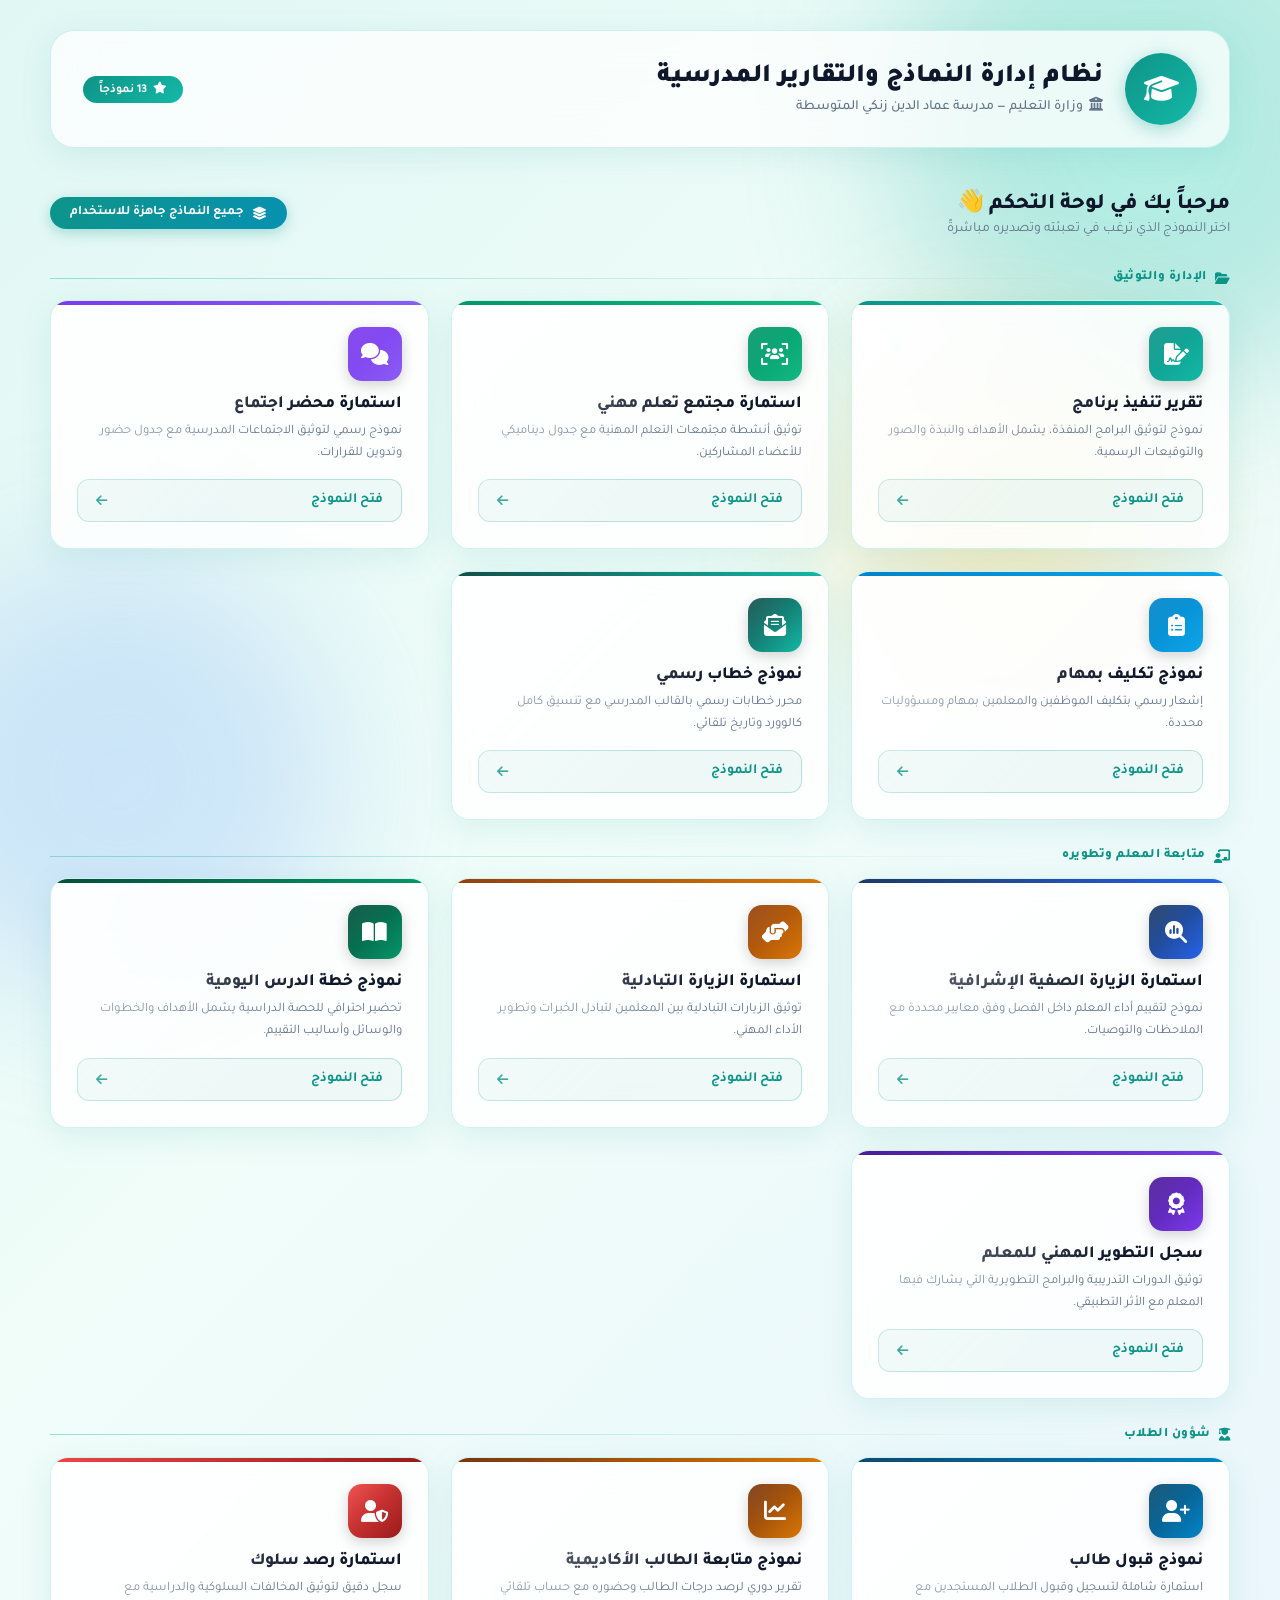
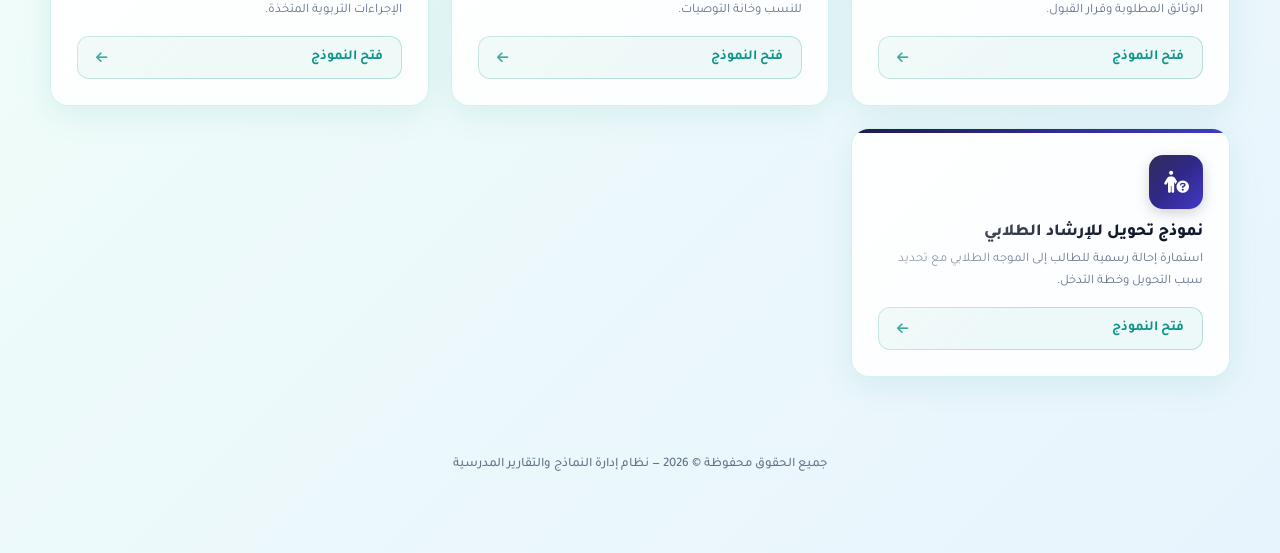
==== commit b1cd85bd: "Add files via upload" ====
--- a/index.html
+++ b/index.html
@@ -1,79 +1,409 @@
-<!doctype html>
-<html lang="ar" dir="rtl">
-<head>
-  <meta charset="utf-8" />
-  <meta name="viewport" content="width=device-width, initial-scale=1" />
-  <title>بوابة النماذج</title>
-  <link href="https://fonts.googleapis.com/css2?family=Tajawal:wght@400;600;700;800&display=swap" rel="stylesheet">
-  <style>
-    :root{--bg:#f6f8fb;--paper:#fff;--ink:#0f172a;--muted:#64748b;--line:#e6eef2;--accent:#2f7f79;--deep:#0e3b46}
-    *{box-sizing:border-box}
-    body{margin:0;font-family:"Tajawal",system-ui,sans-serif;background:var(--bg);color:var(--ink)}
-    .wrap{max-width:1100px;margin:0 auto;padding:22px}
-    .hero{background:linear-gradient(135deg,rgba(47,127,121,.18),rgba(14,59,70,.10));
-      border:1px solid var(--line);border-radius:22px;padding:18px 18px 14px;
-      box-shadow:0 12px 28px rgba(0,0,0,.08)}
-    .title{margin:0;font-weight:900;font-size:22px}
-    .sub{margin:8px 0 0;color:var(--muted);font-weight:700}
-    .grid{margin-top:14px;display:grid;grid-template-columns:repeat(3,1fr);gap:14px}
-    @media (max-width:900px){.grid{grid-template-columns:repeat(2,1fr)}}
-    @media (max-width:580px){.grid{grid-template-columns:1fr}}
-    .card{
-      display:block;text-decoration:none;color:inherit;
-      background:var(--paper);border:1px solid var(--line);
-      border-radius:18px;overflow:hidden;
-      box-shadow:0 10px 24px rgba(0,0,0,.07);
-      transition:transform .12s ease, box-shadow .12s ease
-    }
-    .card:hover{transform:translateY(-2px);box-shadow:0 14px 30px rgba(0,0,0,.10)}
-    .h{padding:14px;background:linear-gradient(180deg,rgba(47,127,121,.10),rgba(14,59,70,.02));border-bottom:1px solid var(--line)}
-    .h h3{margin:0;font-weight:900;font-size:17px}
-    .h p{margin:7px 0 0;color:var(--muted);font-weight:700;font-size:13px;line-height:1.55}
-    .b{padding:12px 14px;display:flex;justify-content:space-between;align-items:center;gap:10px}
-    .tags{display:flex;gap:8px;flex-wrap:wrap}
-    .tag{padding:5px 10px;border-radius:999px;border:1px solid var(--line);background:#fff;font-weight:800;font-size:12px;color:var(--deep)}
-    .go{padding:9px 12px;border-radius:12px;background:linear-gradient(180deg,var(--accent),var(--deep));
-      color:#fff;font-weight:900;border:1px solid rgba(255,255,255,.18);white-space:nowrap}
-  </style>
-</head>
-<body>
-  <div class="wrap">
-    <div class="hero">
-      <h1 class="title">بوابة النماذج</h1>
-      <p class="sub">اختر النموذج المطلوب وسيتم تحويلك مباشرة إليه.</p>
-    </div>
-
-    <div class="grid">
-      <!-- 1 -->
-      <a class="card" href="forms/report-program.html">
-        <div class="h">
-          <h3>تقرير تنفيذ برنامج</h3>
-          <p>نموذج A4 + صور + حفظ PDF وطباعة.</p>
-        </div>
-        <div class="b">
-          <div class="tags">
-            <span class="tag">A4</span><span class="tag">PDF</span><span class="tag">صور</span>
-          </div>
-          <span class="go">فتح النموذج</span>
-        </div>
-      </a>
-
-      <!-- 2 -->
-      <a class="card" href="forms/plc-form.html">
-        <div class="h">
-          <h3>استمارة مجتمع تعلم مهني</h3>
-          <p>نموذج مع جدول أعضاء ديناميكي داخل نفس الصفحة.</p>
-        </div>
-        <div class="b">
-          <div class="tags">
-            <span class="tag">A4</span><span class="tag">طباعة</span><span class="tag">جدول</span>
-          </div>
-          <span class="go">فتح النموذج</span>
-        </div>
-      </a>
-
-      <!-- أضف المزيد -->
-    </div>
-  </div>
-</body>
+<!DOCTYPE html>
+<html lang="ar" dir="rtl">
+<head>
+  <meta charset="UTF-8">
+  <meta name="viewport" content="width=device-width, initial-scale=1.0">
+  <title>نظام إدارة النماذج والتقارير المدرسية</title>
+  <link href="https://fonts.googleapis.com/css2?family=Tajawal:wght@400;500;700;800;900&display=swap" rel="stylesheet">
+  <link rel="stylesheet" href="https://cdnjs.cloudflare.com/ajax/libs/font-awesome/6.4.2/css/all.min.css">
+  <link rel="manifest" href="./manifest.json">
+  <style>
+    :root {
+      --primary: #0d9488;
+      --primary-dark: #0f766e;
+      --accent: #14b8a6;
+      --bg: #f0fdf9;
+      --card-bg: rgba(255,255,255,0.85);
+      --text: #0f172a;
+      --muted: #64748b;
+      --border: rgba(20,184,166,0.18);
+      --shadow: 0 8px 32px rgba(13,148,136,0.10);
+      --shadow-hover: 0 20px 48px rgba(13,148,136,0.18);
+      --r: 18px;
+    }
+    * { box-sizing: border-box; margin: 0; padding: 0; }
+
+    body {
+      font-family: 'Tajawal', sans-serif;
+      background: linear-gradient(135deg, #e0f7f4 0%, #f0fdf9 40%, #e8f4fd 100%);
+      min-height: 100vh;
+      color: var(--text);
+      direction: rtl;
+      overflow-x: hidden;
+    }
+
+    /* ── Animated background blobs ── */
+    .blob {
+      position: fixed;
+      border-radius: 50%;
+      filter: blur(80px);
+      opacity: 0.35;
+      z-index: 0;
+      animation: drift 14s ease-in-out infinite alternate;
+    }
+    .blob-1 { width:500px;height:500px;background:radial-gradient(circle,#5eead4,#0d9488); top:-120px;right:-120px; }
+    .blob-2 { width:400px;height:400px;background:radial-gradient(circle,#bfdbfe,#3b82f6); bottom:-80px;left:-80px; animation-delay:-7s; }
+    .blob-3 { width:300px;height:300px;background:radial-gradient(circle,#fde68a,#f59e0b); top:40%;right:10%; animation-delay:-3s; }
+    @keyframes drift { from{transform:translateY(0) scale(1)} to{transform:translateY(40px) scale(1.07)} }
+
+    /* ── Container ── */
+    .wrap {
+      max-width: 1220px;
+      margin: 0 auto;
+      padding: 30px 20px 60px;
+      position: relative;
+      z-index: 1;
+    }
+
+    /* ── Header ── */
+    .site-header {
+      display: flex;
+      align-items: center;
+      gap: 22px;
+      background: rgba(255,255,255,0.75);
+      backdrop-filter: blur(20px);
+      -webkit-backdrop-filter: blur(20px);
+      border: 1px solid var(--border);
+      border-radius: 24px;
+      padding: 22px 32px;
+      margin-bottom: 40px;
+      box-shadow: var(--shadow);
+    }
+    .site-header .logo-ring {
+      width: 72px; height: 72px;
+      border-radius: 50%;
+      background: linear-gradient(135deg,#0d9488,#14b8a6);
+      display: flex; align-items: center; justify-content: center;
+      flex-shrink: 0;
+      box-shadow: 0 4px 18px rgba(13,148,136,.35);
+    }
+    .site-header .logo-ring i { font-size: 28px; color: #fff; }
+    .site-header .htext h1 { font-size: 26px; font-weight: 900; color: #0f172a; line-height: 1.2; }
+    .site-header .htext p  { font-size: 14px; color: var(--muted); margin-top: 4px; font-weight: 500; }
+    .site-header .badge {
+      margin-right: auto;
+      background: linear-gradient(135deg,#0d9488,#14b8a6);
+      color: #fff;
+      font-size: 12px;
+      font-weight: 700;
+      padding: 6px 16px;
+      border-radius: 50px;
+      white-space: nowrap;
+    }
+
+    /* ── Welcome strip ── */
+    .welcome-strip {
+      display: flex;
+      align-items: center;
+      justify-content: space-between;
+      flex-wrap: wrap;
+      gap: 12px;
+      margin-bottom: 32px;
+    }
+    .welcome-strip h2 { font-size: 22px; font-weight: 800; color: #0f172a; }
+    .welcome-strip p  { font-size: 14px; color: var(--muted); margin-top: 3px; }
+    .count-pill {
+      background: linear-gradient(135deg,#0d9488,#0891b2);
+      color: #fff;
+      font-size: 13px;
+      font-weight: 700;
+      padding: 8px 20px;
+      border-radius: 50px;
+      display: flex;
+      align-items: center;
+      gap: 8px;
+      box-shadow: 0 4px 14px rgba(13,148,136,.3);
+    }
+
+    /* ── Category labels ── */
+    .cat-label {
+      font-size: 13px;
+      font-weight: 800;
+      color: var(--primary);
+      letter-spacing: 0.5px;
+      text-transform: uppercase;
+      margin: 28px 0 14px;
+      display: flex;
+      align-items: center;
+      gap: 8px;
+    }
+    .cat-label::after {
+      content: '';
+      flex: 1;
+      height: 1px;
+      background: linear-gradient(to left, transparent, var(--accent));
+      opacity: 0.4;
+    }
+
+    /* ── Cards Grid ── */
+    .cards-grid {
+      display: grid;
+      grid-template-columns: repeat(auto-fill, minmax(320px,1fr));
+      gap: 22px;
+    }
+
+    .card {
+      background: var(--card-bg);
+      backdrop-filter: blur(16px);
+      -webkit-backdrop-filter: blur(16px);
+      border: 1px solid var(--border);
+      border-radius: var(--r);
+      padding: 26px;
+      display: flex;
+      flex-direction: column;
+      gap: 14px;
+      transition: transform 0.3s cubic-bezier(0.34,1.56,0.64,1), box-shadow 0.3s ease;
+      box-shadow: var(--shadow);
+      position: relative;
+      overflow: hidden;
+    }
+    .card::before {
+      content: '';
+      position: absolute;
+      inset: 0;
+      background: linear-gradient(135deg, rgba(255,255,255,0.6) 0%, transparent 60%);
+      pointer-events: none;
+    }
+    .card:hover {
+      transform: translateY(-8px);
+      box-shadow: var(--shadow-hover);
+    }
+    /* Coloured top stripe */
+    .card::after {
+      content: '';
+      position: absolute;
+      top: 0; left: 0; right: 0;
+      height: 4px;
+      border-radius: var(--r) var(--r) 0 0;
+      background: var(--card-stripe, linear-gradient(90deg,#0d9488,#14b8a6));
+    }
+
+    .card-icon {
+      width: 54px; height: 54px;
+      border-radius: 14px;
+      display: flex; align-items: center; justify-content: center;
+      font-size: 22px;
+      color: #fff;
+      flex-shrink: 0;
+      box-shadow: 0 4px 14px rgba(0,0,0,.18);
+    }
+
+    .card-body { flex: 1; }
+    .card-body h3 { font-size: 17px; font-weight: 800; color: #0f172a; margin-bottom: 6px; }
+    .card-body p  { font-size: 13px; color: var(--muted); line-height: 1.7; }
+
+    .card-btn {
+      display: inline-flex;
+      align-items: center;
+      justify-content: space-between;
+      width: 100%;
+      padding: 12px 18px;
+      border-radius: 12px;
+      border: 1.5px solid rgba(13,148,136,0.25);
+      background: rgba(13,148,136,0.06);
+      color: var(--primary);
+      font-family: 'Tajawal', sans-serif;
+      font-size: 14px;
+      font-weight: 700;
+      text-decoration: none;
+      cursor: pointer;
+      transition: all 0.25s ease;
+    }
+    .card-btn i { transition: transform 0.25s ease; font-size: 13px; }
+    .card-btn:hover {
+      background: linear-gradient(135deg,#0d9488,#14b8a6);
+      color: #fff;
+      border-color: transparent;
+      box-shadow: 0 6px 20px rgba(13,148,136,.3);
+    }
+    .card-btn:hover i { transform: translateX(-4px); }
+
+    /* ── Footer ── */
+    .site-footer {
+      text-align: center;
+      margin-top: 60px;
+      padding: 20px;
+      font-size: 13px;
+      color: var(--muted);
+      font-weight: 500;
+    }
+
+    /* ── Responsive ── */
+    @media (max-width: 600px) {
+      .site-header { padding: 16px 18px; gap: 14px; }
+      .site-header .htext h1 { font-size: 18px; }
+      .site-header .badge { display: none; }
+      .cards-grid { grid-template-columns: 1fr; }
+    }
+  </style>
+</head>
+<body>
+
+<div class="blob blob-1"></div>
+<div class="blob blob-2"></div>
+<div class="blob blob-3"></div>
+
+<div class="wrap">
+
+  <!-- Header -->
+  <header class="site-header">
+    <div class="logo-ring"><i class="fa-solid fa-graduation-cap"></i></div>
+    <div class="htext">
+      <h1>نظام إدارة النماذج والتقارير المدرسية</h1>
+      <p><i class="fa-solid fa-building-columns"></i> &nbsp;وزارة التعليم — مدرسة عماد الدين زنكي المتوسطة</p>
+    </div>
+    <span class="badge"><i class="fa-solid fa-star"></i> &nbsp;13 نموذجاً</span>
+  </header>
+
+  <!-- Welcome -->
+  <div class="welcome-strip">
+    <div>
+      <h2>مرحباً بك في لوحة التحكم 👋</h2>
+      <p>اختر النموذج الذي ترغب في تعبئته وتصديره مباشرةً</p>
+    </div>
+    <div class="count-pill"><i class="fa-solid fa-layer-group"></i> جميع النماذج جاهزة للاستخدام</div>
+  </div>
+
+  <!-- ── Category: الإدارة والتوثيق ── -->
+  <div class="cat-label"><i class="fa-solid fa-folder-open"></i> الإدارة والتوثيق</div>
+  <div class="cards-grid">
+
+    <div class="card" style="--card-stripe:linear-gradient(90deg,#0d9488,#14b8a6)">
+      <div class="card-icon" style="background:linear-gradient(135deg,#0d9488,#14b8a6)"><i class="fa-solid fa-file-signature"></i></div>
+      <div class="card-body">
+        <h3>تقرير تنفيذ برنامج</h3>
+        <p>نموذج لتوثيق البرامج المنفذة، يشمل الأهداف والنبذة والصور والتوقيعات الرسمية.</p>
+      </div>
+      <a href="./pages/report-program.html" class="card-btn"><span>فتح النموذج</span><i class="fa-solid fa-arrow-left"></i></a>
+    </div>
+
+    <div class="card" style="--card-stripe:linear-gradient(90deg,#059669,#10b981)">
+      <div class="card-icon" style="background:linear-gradient(135deg,#059669,#10b981)"><i class="fa-solid fa-users-viewfinder"></i></div>
+      <div class="card-body">
+        <h3>استمارة مجتمع تعلم مهني</h3>
+        <p>توثيق أنشطة مجتمعات التعلم المهنية مع جدول ديناميكي للأعضاء المشاركين.</p>
+      </div>
+      <a href="./pages/plc-form.html" class="card-btn"><span>فتح النموذج</span><i class="fa-solid fa-arrow-left"></i></a>
+    </div>
+
+    <div class="card" style="--card-stripe:linear-gradient(90deg,#7c3aed,#8b5cf6)">
+      <div class="card-icon" style="background:linear-gradient(135deg,#7c3aed,#8b5cf6)"><i class="fa-solid fa-comments"></i></div>
+      <div class="card-body">
+        <h3>استمارة محضر اجتماع</h3>
+        <p>نموذج رسمي لتوثيق الاجتماعات المدرسية مع جدول حضور وتدوين للقرارات.</p>
+      </div>
+      <a href="./pages/meeting-minutes.html" class="card-btn"><span>فتح النموذج</span><i class="fa-solid fa-arrow-left"></i></a>
+    </div>
+
+    <div class="card" style="--card-stripe:linear-gradient(90deg,#0284c7,#0ea5e9)">
+      <div class="card-icon" style="background:linear-gradient(135deg,#0284c7,#0ea5e9)"><i class="fa-solid fa-clipboard-list"></i></div>
+      <div class="card-body">
+        <h3>نموذج تكليف بمهام</h3>
+        <p>إشعار رسمي بتكليف الموظفين والمعلمين بمهام ومسؤوليات محددة.</p>
+      </div>
+      <a href="./pages/task-assignment.html" class="card-btn"><span>فتح النموذج</span><i class="fa-solid fa-arrow-left"></i></a>
+    </div>
+
+    <div class="card" style="--card-stripe:linear-gradient(90deg,#134e4a,#14b8a6)">
+      <div class="card-icon" style="background:linear-gradient(135deg,#134e4a,#14b8a6)"><i class="fa-solid fa-envelope-open-text"></i></div>
+      <div class="card-body">
+        <h3>نموذج خطاب رسمي</h3>
+        <p>محرر خطابات رسمي بالقالب المدرسي مع تنسيق كامل كالوورد وتاريخ تلقائي.</p>
+      </div>
+      <a href="./pages/letter.html" class="card-btn"><span>فتح النموذج</span><i class="fa-solid fa-arrow-left"></i></a>
+    </div>
+
+  </div>
+
+  <!-- ── Category: متابعة المعلم ── -->
+  <div class="cat-label"><i class="fa-solid fa-chalkboard-user"></i> متابعة المعلم وتطويره</div>
+  <div class="cards-grid">
+
+    <div class="card" style="--card-stripe:linear-gradient(90deg,#1e3a5f,#2563eb)">
+      <div class="card-icon" style="background:linear-gradient(135deg,#1e3a5f,#2563eb)"><i class="fa-solid fa-magnifying-glass-chart"></i></div>
+      <div class="card-body">
+        <h3>استمارة الزيارة الصفية الإشرافية</h3>
+        <p>نموذج لتقييم أداء المعلم داخل الفصل وفق معايير محددة مع الملاحظات والتوصيات.</p>
+      </div>
+      <a href="./pages/classroom-visit.html" class="card-btn"><span>فتح النموذج</span><i class="fa-solid fa-arrow-left"></i></a>
+    </div>
+
+    <div class="card" style="--card-stripe:linear-gradient(90deg,#92400e,#d97706)">
+      <div class="card-icon" style="background:linear-gradient(135deg,#92400e,#d97706)"><i class="fa-solid fa-handshake-angle"></i></div>
+      <div class="card-body">
+        <h3>استمارة الزيارة التبادلية</h3>
+        <p>توثيق الزيارات التبادلية بين المعلمين لتبادل الخبرات وتطوير الأداء المهني.</p>
+      </div>
+      <a href="./pages/peer-visit.html" class="card-btn"><span>فتح النموذج</span><i class="fa-solid fa-arrow-left"></i></a>
+    </div>
+
+    <div class="card" style="--card-stripe:linear-gradient(90deg,#064e3b,#059669)">
+      <div class="card-icon" style="background:linear-gradient(135deg,#064e3b,#059669)"><i class="fa-solid fa-book-open"></i></div>
+      <div class="card-body">
+        <h3>نموذج خطة الدرس اليومية</h3>
+        <p>تحضير احترافي للحصة الدراسية يشمل الأهداف والخطوات والوسائل وأساليب التقييم.</p>
+      </div>
+      <a href="./pages/lesson-plan.html" class="card-btn"><span>فتح النموذج</span><i class="fa-solid fa-arrow-left"></i></a>
+    </div>
+
+    <div class="card" style="--card-stripe:linear-gradient(90deg,#4c1d95,#7c3aed)">
+      <div class="card-icon" style="background:linear-gradient(135deg,#4c1d95,#7c3aed)"><i class="fa-solid fa-award"></i></div>
+      <div class="card-body">
+        <h3>سجل التطوير المهني للمعلم</h3>
+        <p>توثيق الدورات التدريبية والبرامج التطويرية التي يشارك فيها المعلم مع الأثر التطبيقي.</p>
+      </div>
+      <a href="./pages/prof-dev.html" class="card-btn"><span>فتح النموذج</span><i class="fa-solid fa-arrow-left"></i></a>
+    </div>
+
+  </div>
+
+  <!-- ── Category: شؤون الطلاب ── -->
+  <div class="cat-label"><i class="fa-solid fa-user-graduate"></i> شؤون الطلاب</div>
+  <div class="cards-grid">
+
+    <div class="card" style="--card-stripe:linear-gradient(90deg,#0c4a6e,#0284c7)">
+      <div class="card-icon" style="background:linear-gradient(135deg,#0c4a6e,#0284c7)"><i class="fa-solid fa-user-plus"></i></div>
+      <div class="card-body">
+        <h3>نموذج قبول طالب</h3>
+        <p>استمارة شاملة لتسجيل وقبول الطلاب المستجدين مع الوثائق المطلوبة وقرار القبول.</p>
+      </div>
+      <a href="./pages/student-admission.html" class="card-btn"><span>فتح النموذج</span><i class="fa-solid fa-arrow-left"></i></a>
+    </div>
+
+    <div class="card" style="--card-stripe:linear-gradient(90deg,#78350f,#d97706)">
+      <div class="card-icon" style="background:linear-gradient(135deg,#78350f,#d97706)"><i class="fa-solid fa-chart-line"></i></div>
+      <div class="card-body">
+        <h3>نموذج متابعة الطالب الأكاديمية</h3>
+        <p>تقرير دوري لرصد درجات الطالب وحضوره مع حساب تلقائي للنسب وخانة التوصيات.</p>
+      </div>
+      <a href="./pages/academic-tracking.html" class="card-btn"><span>فتح النموذج</span><i class="fa-solid fa-arrow-left"></i></a>
+    </div>
+
+    <div class="card" style="--card-stripe:linear-gradient(90deg,#ef4444,#991b1b)">
+      <div class="card-icon" style="background:linear-gradient(135deg,#ef4444,#991b1b)"><i class="fa-solid fa-user-shield"></i></div>
+      <div class="card-body">
+        <h3>استمارة رصد سلوك</h3>
+        <p>سجل دقيق لتوثيق المخالفات السلوكية والدراسية مع الإجراءات التربوية المتخذة.</p>
+      </div>
+      <a href="./pages/behavior-incident.html" class="card-btn"><span>فتح النموذج</span><i class="fa-solid fa-arrow-left"></i></a>
+    </div>
+
+    <div class="card" style="--card-stripe:linear-gradient(90deg,#1e1b4b,#4338ca)">
+      <div class="card-icon" style="background:linear-gradient(135deg,#1e1b4b,#4338ca)"><i class="fa-solid fa-person-circle-question"></i></div>
+      <div class="card-body">
+        <h3>نموذج تحويل للإرشاد الطلابي</h3>
+        <p>استمارة إحالة رسمية للطالب إلى الموجه الطلابي مع تحديد سبب التحويل وخطة التدخل.</p>
+      </div>
+      <a href="./pages/student-referral.html" class="card-btn"><span>فتح النموذج</span><i class="fa-solid fa-arrow-left"></i></a>
+    </div>
+
+  </div>
+
+  <footer class="site-footer">
+    <p>جميع الحقوق محفوظة &copy; 2026 — نظام إدارة النماذج والتقارير المدرسية</p>
+  </footer>
+
+</div>
+
+</body>
 </html>
